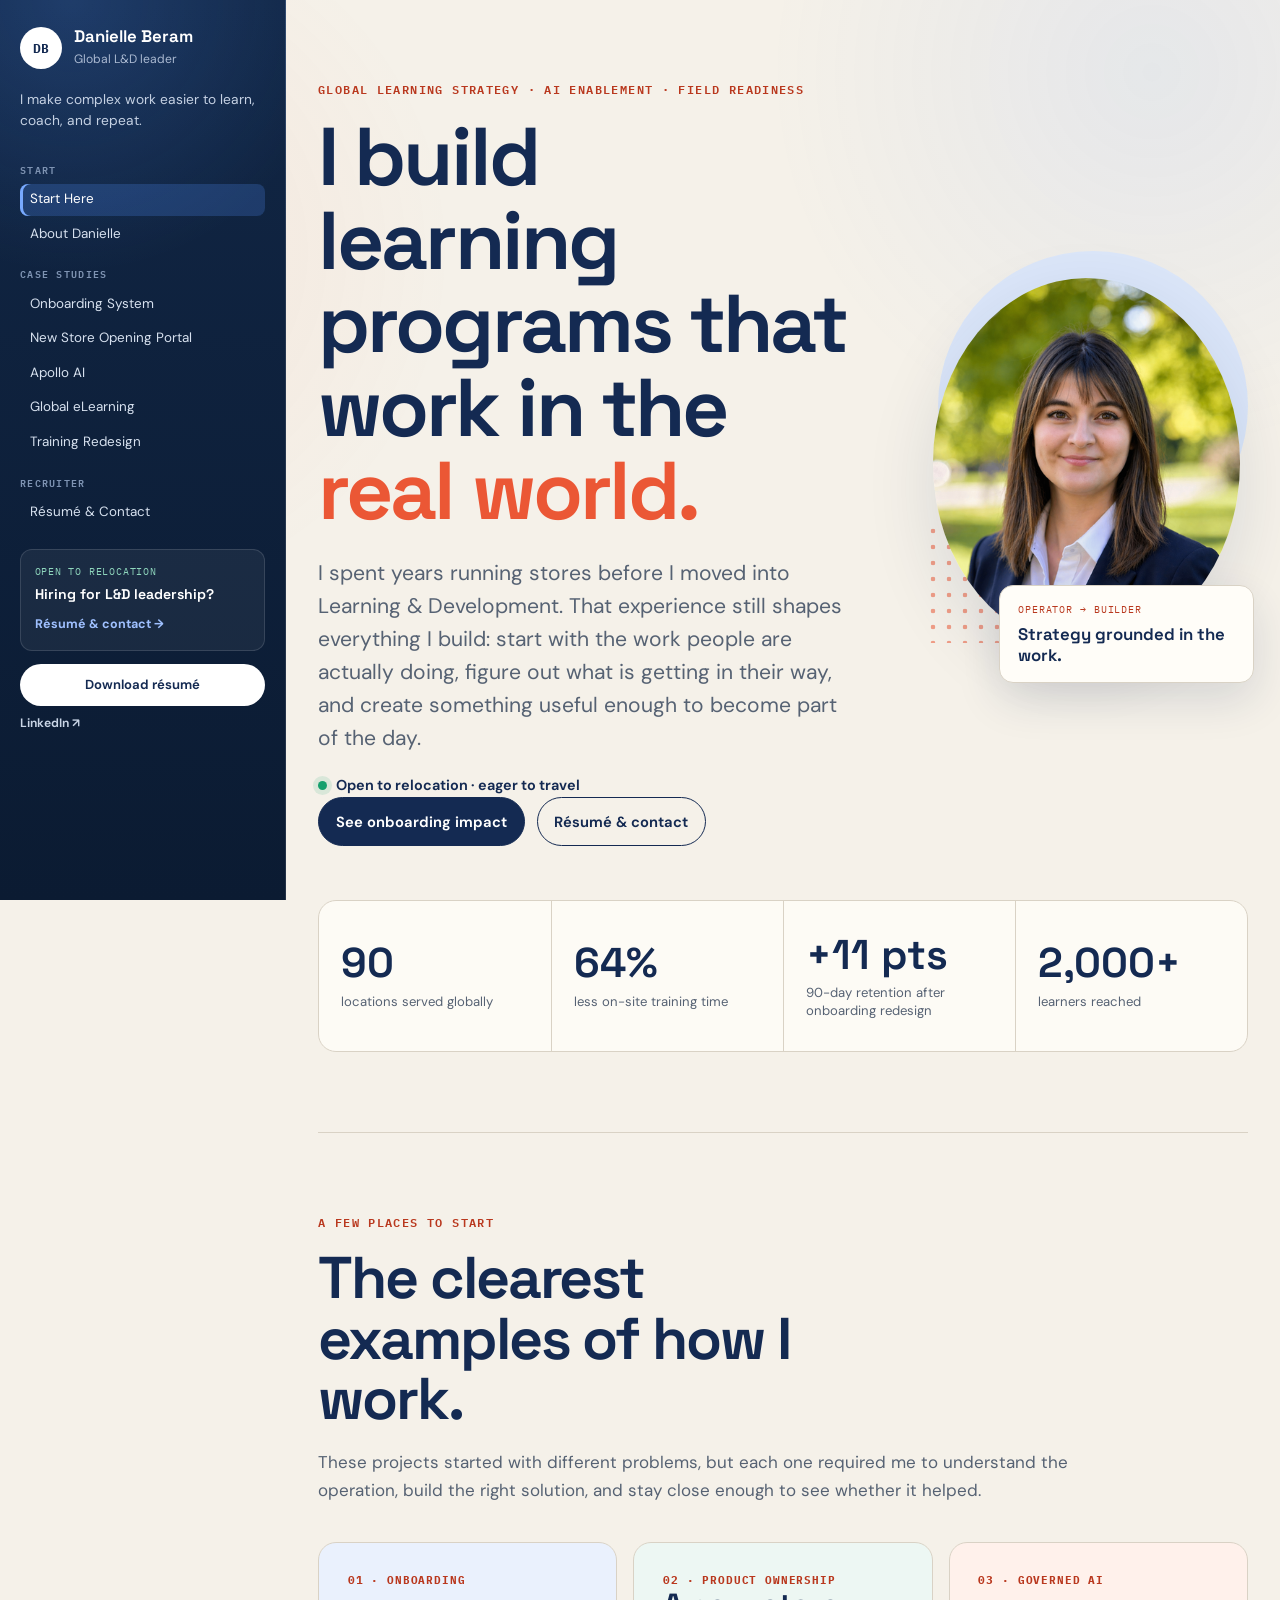
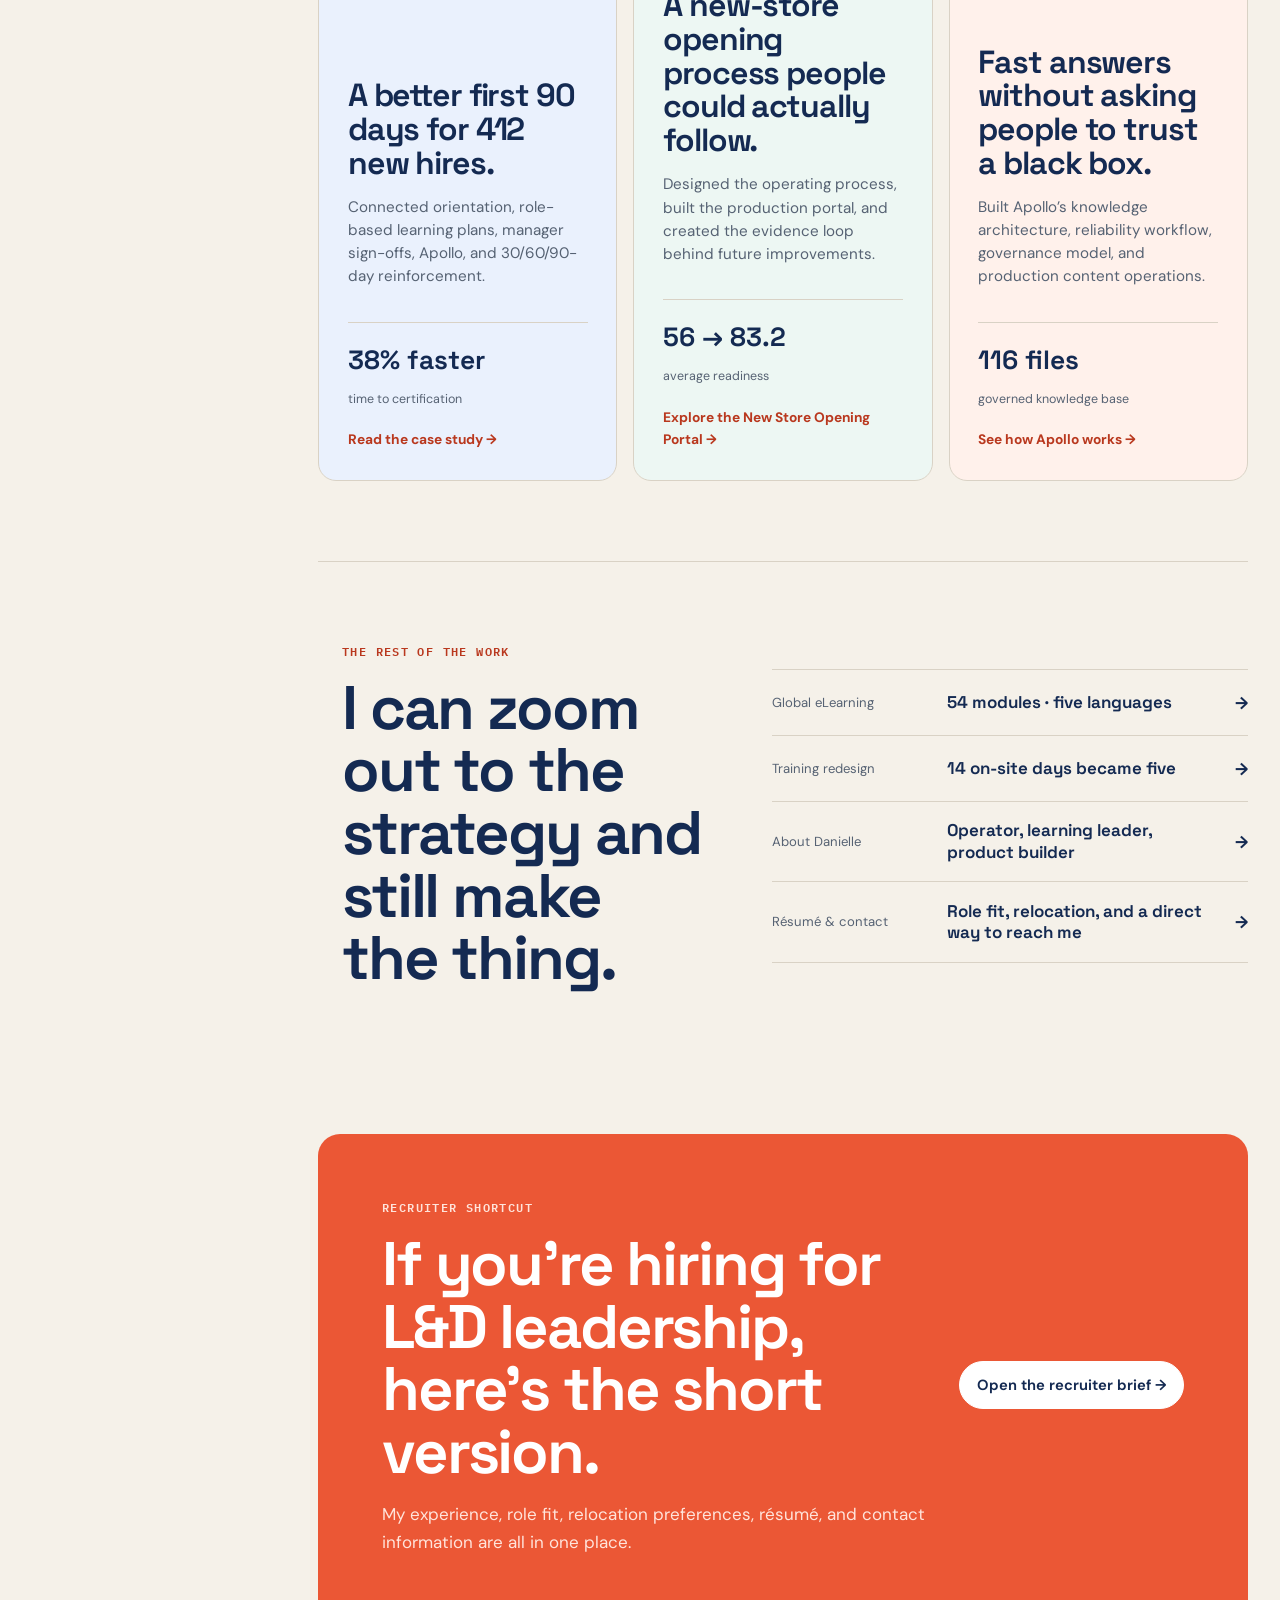
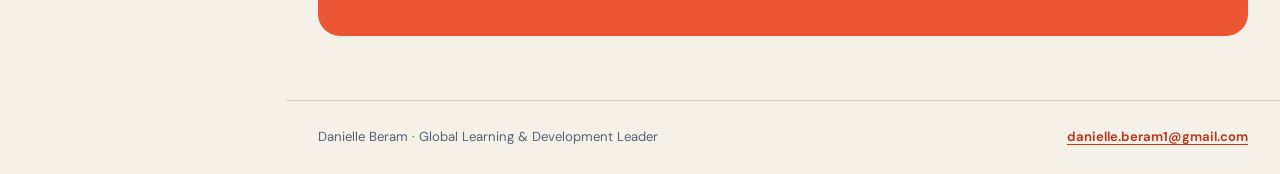
==== index.html @ 4ea55d4f "Balance layouts and rebuild portal gallery" ====
<!DOCTYPE html>
<html lang="en">
<head>
<meta charset="utf-8">
<meta name="viewport" content="width=device-width, initial-scale=1">
<title>Danielle Beram | Global Learning & Development Leader</title>
<meta name="description" content="Danielle Beram builds global learning systems, onboarding programs, AI-enabled knowledge products, and field capability that improve measurable performance.">
<link rel="canonical" href="https://prismo1020.github.io/danielle-beram-portfolio/">
<meta property="og:title" content="Danielle Beram | Learning systems built for real operations">
<meta property="og:description" content="Global L&D strategy, onboarding, AI enablement, and measurable readiness across 90 locations.">
<meta property="og:type" content="website">
<meta property="og:url" content="https://prismo1020.github.io/danielle-beram-portfolio/">
<meta property="og:image" content="https://prismo1020.github.io/danielle-beram-portfolio/assets/og-human.png">
<meta name="twitter:card" content="summary_large_image">
<meta name="theme-color" content="#142a52">
<link rel="preconnect" href="https://fonts.googleapis.com">
<link rel="preconnect" href="https://fonts.gstatic.com" crossorigin>
<link href="https://fonts.googleapis.com/css2?family=DM+Sans:wght@400;500;600;700&family=IBM+Plex+Mono:wght@500;600&family=Space+Grotesk:wght@500;600;700&display=swap" rel="stylesheet">
<link rel="stylesheet" href="css/style.css?v=20260729-portal">
<script defer src="js/site.js?v=20260729-portal"></script>
<script type="application/ld+json">
{
  "@context": "https://schema.org",
  "@type": "Person",
  "name": "Danielle Beram",
  "url": "https://prismo1020.github.io/danielle-beram-portfolio/",
  "image": "https://prismo1020.github.io/danielle-beram-portfolio/assets/headshot.png",
  "jobTitle": "Global Learning and Development Leader",
  "sameAs": ["https://linkedin.com/in/danielle-beram"],
  "knowsAbout": ["Learning strategy", "Onboarding", "Operational enablement", "Knowledge management", "Instructional design", "AI enablement"]
}
</script>
</head>
<body class="has-sidebar">
<a class="skip-link" href="#main">Skip to main content</a>
<div id="site-navigation"></div>

<main id="main">
  <div class="wrap">
    <section class="executive-hero" aria-labelledby="hero-title">
      <div class="executive-copy">
        <p class="eyebrow">Global learning strategy · AI enablement · field readiness</p>
        <h1 id="hero-title">I build learning programs that work in the <em>real world.</em></h1>
        <p class="lead">I spent years running stores before I moved into Learning &amp; Development. That experience still shapes everything I build: start with the work people are actually doing, figure out what is getting in their way, and create something useful enough to become part of the day.</p>
        <div class="availability-line"><span aria-hidden="true"></span> Open to relocation · eager to travel</div>
        <div class="hero-actions">
          <a class="button button-primary" href="onboarding.html">See onboarding impact</a>
          <a class="button button-secondary" href="contact.html">Résumé &amp; contact</a>
        </div>
      </div>
      <div class="executive-portrait">
        <img src="assets/headshot.png" alt="Danielle Beram" width="1024" height="1024" decoding="async">
        <div class="portrait-caption"><span>Operator → builder</span><strong>Strategy grounded in the work.</strong></div>
      </div>
    </section>

    <section class="executive-metrics" aria-label="Selected career impact">
      <article><strong>90</strong><span>locations served globally</span></article>
      <article><strong>64%</strong><span>less on-site training time</span></article>
      <article><strong>+11 pts</strong><span>90-day retention after onboarding redesign</span></article>
      <article><strong>2,000+</strong><span>learners reached</span></article>
    </section>

    <section class="start-section" aria-labelledby="start-work">
      <div class="section-heading compact-heading">
        <p class="eyebrow">A few places to start</p>
        <h2 id="start-work">The clearest examples of how I work.</h2>
        <p>These projects started with different problems, but each one required me to understand the operation, build the right solution, and stay close enough to see whether it helped.</p>
      </div>

      <div class="priority-grid">
        <a class="priority-card priority-onboarding" href="onboarding.html">
          <span class="case-number">01 · Onboarding</span>
          <h3>A better first 90 days for 412 new hires.</h3>
          <p>Connected orientation, role-based learning plans, manager sign-offs, Apollo, and 30/60/90-day reinforcement.</p>
          <div class="card-proof"><strong>38% faster</strong><span>time to certification</span></div>
          <span class="card-link">Read the case study →</span>
        </a>
        <a class="priority-card priority-nso" href="nso.html">
          <span class="case-number">02 · Product ownership</span>
          <h3>A new-store opening process people could actually follow.</h3>
          <p>Designed the operating process, built the production portal, and created the evidence loop behind future improvements.</p>
          <div class="card-proof"><strong>56 → 83.2</strong><span>average readiness</span></div>
          <span class="card-link">Explore the New Store Opening Portal →</span>
        </a>
        <a class="priority-card priority-apollo" href="apollo.html">
          <span class="case-number">03 · Governed AI</span>
          <h3>Fast answers without asking people to trust a black box.</h3>
          <p>Built Apollo’s knowledge architecture, reliability workflow, governance model, and production content operations.</p>
          <div class="card-proof"><strong>116 files</strong><span>governed knowledge base</span></div>
          <span class="card-link">See how Apollo works →</span>
        </a>
      </div>
    </section>

    <section class="range-section" aria-labelledby="range-title">
      <div>
        <p class="eyebrow">The rest of the work</p>
        <h2 id="range-title">I can zoom out to the strategy and still make the thing.</h2>
      </div>
      <div class="range-links">
        <a href="elearning.html"><span>Global eLearning</span><strong>54 modules · five languages</strong><b>→</b></a>
        <a href="training.html"><span>Training redesign</span><strong>14 on-site days became five</strong><b>→</b></a>
        <a href="about.html"><span>About Danielle</span><strong>Operator, learning leader, product builder</strong><b>→</b></a>
        <a href="contact.html"><span>Résumé &amp; contact</span><strong>Role fit, relocation, and a direct way to reach me</strong><b>→</b></a>
      </div>
    </section>

    <section class="recruiter-strip">
      <div>
        <p class="eyebrow">Recruiter shortcut</p>
        <h2>If you’re hiring for L&amp;D leadership, here’s the short version.</h2>
        <p>My experience, role fit, relocation preferences, résumé, and contact information are all in one place.</p>
      </div>
      <a class="button button-light" href="contact.html">Open the recruiter brief →</a>
    </section>
  </div>
</main>

<footer class="minimal-footer">
  <div class="wrap">
    <span>Danielle Beram · Global Learning &amp; Development Leader</span>
    <a href="mailto:danielle.beram1@gmail.com">danielle.beram1@gmail.com</a>
  </div>
</footer>
</body>
</html>
---- css/style.css ----
:root {
  --paper: #f5f1e9;
  --paper-deep: #ebe4d8;
  --surface: #fffdf8;
  --ink: #111a2a;
  --ink-soft: #566273;
  --navy: #142a52;
  --navy-light: #213f73;
  --signal: #eb5735;
  --signal-dark: #b9381e;
  --blue: #3478f6;
  --green: #15866a;
  --rule: #d9d2c5;
  --display: "Space Grotesk", system-ui, sans-serif;
  --body: "DM Sans", system-ui, sans-serif;
  --mono: "IBM Plex Mono", ui-monospace, monospace;
  --maxw: 1200px;
  --radius: 18px;
  --shadow: 0 24px 70px rgba(20, 42, 82, 0.12);
}

* { box-sizing: border-box; }
html { scroll-behavior: smooth; }

body {
  margin: 0;
  background: var(--paper);
  color: var(--ink);
  font-family: var(--body);
  font-size: 17px;
  line-height: 1.65;
  -webkit-font-smoothing: antialiased;
}

body::before {
  content: "";
  position: fixed;
  inset: 0;
  z-index: -1;
  pointer-events: none;
  background:
    radial-gradient(circle at 90% 8%, rgba(52, 120, 246, 0.08), transparent 24rem),
    radial-gradient(circle at 8% 28%, rgba(235, 87, 53, 0.07), transparent 22rem);
}

.wrap { width: min(calc(100% - 3rem), var(--maxw)); margin: 0 auto; }
.narrow { max-width: 790px; }

a { color: var(--signal-dark); text-decoration-thickness: 1px; text-underline-offset: 0.2em; }
a:hover { color: var(--signal); }

h1, h2, h3 {
  color: var(--navy);
  font-family: var(--display);
  font-weight: 650;
  letter-spacing: -0.035em;
  line-height: 1.02;
  margin: 0;
}

h1 { font-size: clamp(3.4rem, 7.5vw, 7.25rem); }
h2 { font-size: clamp(2.35rem, 4.6vw, 4.35rem); }
h3 { font-size: 1.45rem; line-height: 1.12; }

p { margin: 0 0 1rem; }
strong { font-weight: 650; }

.skip-link {
  position: fixed;
  top: 0.75rem;
  left: 0.75rem;
  z-index: 100;
  transform: translateY(-160%);
  background: var(--surface);
  color: var(--navy);
  border: 2px solid var(--navy);
  border-radius: 8px;
  padding: 0.65rem 0.9rem;
  font-weight: 700;
}

.skip-link:focus { transform: translateY(0); }

.eyebrow {
  color: var(--signal-dark);
  font-family: var(--mono);
  font-size: 0.72rem;
  font-weight: 600;
  letter-spacing: 0.12em;
  margin: 0 0 1rem;
  text-transform: uppercase;
}

.site-shell {
  position: sticky;
  top: 0;
  z-index: 40;
  border-bottom: 1px solid rgba(217, 210, 197, 0.9);
  background: rgba(245, 241, 233, 0.92);
  backdrop-filter: blur(16px);
}

.site {
  min-height: 76px;
  display: flex;
  align-items: center;
  justify-content: space-between;
  gap: 1.5rem;
}

.brand {
  color: var(--navy);
  display: inline-flex;
  align-items: center;
  gap: 0.75rem;
  font-family: var(--body);
  font-size: 1rem;
  font-weight: 700;
  letter-spacing: -0.02em;
  text-decoration: none;
}

.brand-mark {
  width: 38px;
  height: 38px;
  display: inline-grid;
  place-items: center;
  border-radius: 50%;
  background: var(--navy);
  color: var(--surface);
  font-family: var(--mono);
  font-size: 0.8rem;
  letter-spacing: -0.05em;
}

.site nav { display: flex; align-items: center; gap: 1.5rem; }
.site nav a { color: var(--ink-soft); font-size: 0.92rem; font-weight: 550; text-decoration: none; }
.site nav a:hover { color: var(--navy); }
.nav-email {
  color: var(--navy);
  font-family: var(--mono);
  font-size: 0.72rem;
  user-select: all;
}
.site nav .nav-cta {
  border: 1px solid var(--navy);
  border-radius: 999px;
  color: var(--navy);
  padding: 0.48rem 0.85rem;
}
.site nav .nav-cta:hover { background: var(--navy); color: #fff; }

.button {
  min-height: 48px;
  display: inline-flex;
  align-items: center;
  justify-content: center;
  gap: 0.5rem;
  padding: 0.7rem 1.05rem;
  border: 1px solid var(--navy);
  border-radius: 999px;
  font-size: 0.92rem;
  font-weight: 650;
  text-decoration: none;
}

.button-primary { background: var(--navy); color: #fff; }
.button-primary:hover { background: var(--navy-light); color: #fff; }
.button-secondary { color: var(--navy); }
.button-secondary:hover { border-color: var(--signal); color: var(--signal-dark); }
.button-light { background: #fff; border-color: #fff; color: var(--navy); }
.button-light:hover { background: #e8f0ff; color: var(--navy); }

/* Homepage */
.hero {
  min-height: calc(100vh - 76px);
  display: grid;
  grid-template-columns: minmax(0, 1.35fr) minmax(330px, 0.65fr);
  gap: clamp(2.5rem, 7vw, 6rem);
  align-items: center;
  padding: 5.5rem 0 4.5rem;
}

.hero h1 { max-width: 10ch; }
.hero h1 em { color: var(--signal); font-style: normal; font-weight: 650; }
.hero .lead {
  color: var(--ink-soft);
  font-size: clamp(1.08rem, 1.6vw, 1.3rem);
  line-height: 1.55;
  max-width: 42rem;
  margin: 1.5rem 0 2rem;
}

.hero-actions { display: flex; flex-wrap: wrap; gap: 0.75rem; }
.hero-email { color: var(--ink-soft); font-family: var(--mono); font-size: 0.76rem; margin: 1rem 0 0; }
.hero-email strong { color: var(--signal-dark); font-family: var(--body); font-size: 0.72rem; letter-spacing: 0.08em; margin-right: 0.4rem; text-transform: uppercase; }
.hero-email span { color: var(--navy); user-select: all; }

.portrait-stage {
  position: relative;
  min-height: 520px;
  display: grid;
  align-items: center;
}

.portrait-stage::before {
  content: "";
  position: absolute;
  width: 76%;
  aspect-ratio: 1;
  top: 3%;
  right: -8%;
  border-radius: 50%;
  background: var(--blue);
  opacity: 0.14;
}

.portrait-stage::after {
  content: "";
  position: absolute;
  width: 132px;
  height: 132px;
  left: -3rem;
  bottom: 3rem;
  background-image: radial-gradient(var(--signal) 2px, transparent 2px);
  background-size: 16px 16px;
  opacity: 0.55;
}

.headshot-link {
  position: relative;
  z-index: 2;
  display: block;
  width: min(100%, 390px);
  justify-self: end;
  text-decoration: none;
}

.headshot {
  display: block;
  width: 100%;
  height: auto;
  border: 1px solid rgba(20, 42, 82, 0.18);
  border-radius: 48% 48% 16px 16px;
  box-shadow: var(--shadow);
}

.portrait-note {
  position: absolute;
  z-index: 3;
  left: -2.5rem;
  bottom: 0;
  width: min(290px, 80%);
  padding: 1rem 1.15rem;
  border: 1px solid var(--rule);
  border-radius: 14px;
  background: var(--surface);
  box-shadow: 0 14px 40px rgba(20, 42, 82, 0.12);
}

.portrait-note span {
  display: block;
  color: var(--signal-dark);
  font-family: var(--mono);
  font-size: 0.68rem;
  letter-spacing: 0.08em;
  margin-bottom: 0.3rem;
  text-transform: uppercase;
}

.portrait-note strong { color: var(--navy); font-family: var(--display); font-size: 1.25rem; }

.impact-rail {
  display: grid;
  grid-template-columns: repeat(4, 1fr);
  border-top: 2px solid var(--navy);
  border-bottom: 1px solid var(--rule);
}

.impact-rail article { min-height: 160px; padding: 1.6rem 1.5rem 1.5rem 0; }
.impact-rail article + article { border-left: 1px solid var(--rule); padding-left: 1.5rem; }
.impact-rail strong {
  display: block;
  color: var(--navy);
  font-family: var(--display);
  font-size: clamp(2.6rem, 4vw, 4.4rem);
  font-weight: 650;
  letter-spacing: -0.05em;
  line-height: 1;
}
.impact-rail span { display: block; color: var(--ink-soft); font-size: 0.84rem; line-height: 1.35; margin-top: 0.55rem; }

.home-section { padding: clamp(5rem, 9vw, 8rem) 0; border-top: 1px solid var(--rule); }
.section-kicker { max-width: 48rem; margin-bottom: 2.5rem; }
.section-kicker h2 { margin-bottom: 1rem; }
.section-kicker > p:not(.eyebrow) { color: var(--ink-soft); font-size: 1.08rem; max-width: 42rem; }

.flagship {
  overflow: hidden;
  position: relative;
  display: grid;
  grid-template-columns: 0.9fr 1.1fr;
  gap: 3rem;
  border-radius: 26px;
  background: var(--navy);
  color: #dfe7f6;
  padding: clamp(2rem, 5vw, 4.5rem);
  box-shadow: var(--shadow);
}

.flagship::before {
  content: "";
  position: absolute;
  width: 360px;
  height: 360px;
  top: -220px;
  right: -120px;
  border-radius: 50%;
  background: var(--blue);
  opacity: 0.25;
}

.flagship .eyebrow { color: #ff9b82; }
.flagship h2 { color: #fff; font-size: clamp(2.7rem, 5vw, 5.2rem); }
.flagship-copy > p:not(.eyebrow) { color: #c7d2e7; font-size: 1.06rem; margin: 1.25rem 0 1.7rem; }
.flagship-actions { display: flex; flex-wrap: wrap; gap: 0.7rem; }
.text-link { color: #a9c5ff; display: inline-flex; align-items: center; font-weight: 600; padding: 0.7rem 0; }
.text-link:hover { color: #fff; }

.proof-row { display: grid; grid-template-columns: repeat(3, 1fr); gap: 0.7rem; margin: 2rem 0; }
.proof-row div { border-top: 1px solid rgba(255,255,255,0.23); padding-top: 0.85rem; }
.proof-row strong { display: block; color: #fff; font-family: var(--display); font-size: 2.1rem; line-height: 1; }
.proof-row span { color: #aebbd2; font-size: 0.72rem; line-height: 1.25; }

.product-window {
  align-self: center;
  overflow: hidden;
  position: relative;
  z-index: 2;
  border: 1px solid rgba(255,255,255,0.2);
  border-radius: 16px;
  background: #eef3f8;
  color: var(--ink);
  box-shadow: 0 28px 70px rgba(0,0,0,0.28);
  transform: rotate(1.2deg);
}

.product-bar { height: 38px; display: flex; align-items: center; gap: 6px; padding: 0 14px; background: #fff; border-bottom: 1px solid #dde4ed; }
.product-bar i { width: 8px; height: 8px; border-radius: 50%; background: #dce1e8; }
.product-body { display: grid; grid-template-columns: 112px 1fr; min-height: 360px; }
.product-side { background: #182635; color: #9fb1c6; padding: 1rem 0.8rem; font-size: 0.62rem; }
.product-logo { color: #fff; font-weight: 700; letter-spacing: 0.08em; margin-bottom: 1.8rem; }
.product-side span { display: block; margin: 0.65rem 0; }
.product-side .active { margin-left: -0.45rem; margin-right: -0.45rem; padding: 0.45rem; border-radius: 5px; background: #224a78; color: #fff; }
.product-main { padding: 1.25rem; }
.product-main small { color: var(--blue); font-family: var(--mono); font-size: 0.55rem; font-weight: 600; letter-spacing: 0.08em; }
.product-main h3 { color: var(--ink); font-family: var(--body); font-size: 1.25rem; letter-spacing: -0.03em; margin: 0.25rem 0 1rem; }
.mini-metrics { display: grid; grid-template-columns: repeat(3, 1fr); gap: 0.55rem; }
.mini-metrics div { border: 1px solid #dfe5ec; border-radius: 8px; background: #fff; padding: 0.75rem; }
.mini-metrics span { display: block; color: #8290a3; font-size: 0.5rem; text-transform: uppercase; }
.mini-metrics strong { color: var(--ink); font-size: 1.2rem; }
.mini-panel { border-radius: 9px; background: #fff; margin-top: 0.7rem; padding: 0.9rem; }
.mini-panel-head { display: flex; justify-content: space-between; color: var(--ink); font-size: 0.65rem; font-weight: 650; }
.mini-line { height: 7px; border-radius: 99px; background: #e9eef4; margin-top: 0.65rem; }
.mini-line::after { content: ""; display: block; width: 74%; height: 100%; border-radius: inherit; background: var(--blue); }

.system-story { display: grid; grid-template-columns: 0.82fr 1.18fr; gap: clamp(2rem, 7vw, 6rem); align-items: start; }
.system-story .section-kicker { position: sticky; top: 120px; }
.system-stack { display: grid; gap: 0.85rem; }
.system-card {
  position: relative;
  display: grid;
  grid-template-columns: 48px 1fr auto;
  gap: 1rem;
  align-items: center;
  border: 1px solid var(--rule);
  border-radius: 16px;
  background: var(--surface);
  color: var(--ink);
  padding: 1.25rem;
  text-decoration: none;
  transition: transform 180ms ease, border-color 180ms ease, box-shadow 180ms ease;
}
.system-card:hover { transform: translateX(6px); border-color: var(--signal); box-shadow: 0 16px 36px rgba(20,42,82,0.08); color: var(--ink); }
.system-card .index { display: grid; place-items: center; width: 48px; height: 48px; border-radius: 50%; background: #e8efff; color: var(--blue); font-family: var(--mono); font-size: 0.72rem; }
.system-card h3 { font-family: var(--body); font-size: 1.15rem; letter-spacing: -0.025em; }
.system-card p { color: var(--ink-soft); font-size: 0.88rem; line-height: 1.4; margin: 0.35rem 0 0; }
.system-card .arrow { color: var(--signal); font-size: 1.3rem; }

.work-grid { display: grid; grid-template-columns: repeat(2, 1fr); gap: 1rem; }
.card {
  min-height: 360px;
  position: relative;
  display: flex;
  flex-direction: column;
  justify-content: space-between;
  overflow: hidden;
  border: 1px solid var(--rule);
  border-radius: 20px;
  background: var(--surface);
  color: var(--ink);
  padding: 2rem;
  text-decoration: none;
  transition: transform 180ms ease, box-shadow 180ms ease;
}
.card:hover { transform: translateY(-5px); box-shadow: 0 22px 50px rgba(20,42,82,0.1); color: var(--ink); }
.card::after { content: ""; position: absolute; width: 160px; height: 160px; right: -55px; bottom: -70px; border-radius: 50%; background: var(--paper-deep); }
.card-blue { background: #eaf1ff; }
.card-signal { background: #fff0ea; }
.card-green { background: #e9f6f1; }
.card .cat { color: var(--signal-dark); font-family: var(--mono); font-size: 0.68rem; font-weight: 600; letter-spacing: 0.1em; text-transform: uppercase; }
.card h3 { max-width: 15ch; font-size: clamp(2rem, 3.3vw, 3.15rem); margin: 0.75rem 0 1rem; }
.card p { color: var(--ink-soft); max-width: 36rem; }
.card .result { color: var(--navy); font-weight: 650; }
.card .more { position: relative; z-index: 2; color: var(--signal-dark); font-weight: 650; margin-top: 2rem; }

.leadership-proof { display: grid; grid-template-columns: 1.05fr 0.95fr; gap: 1rem; }
.leadership-copy { border-radius: 22px; background: var(--navy); color: #dbe4f3; padding: clamp(2rem, 5vw, 4rem); }
.leadership-copy h2 { color: #fff; }
.leadership-copy > p:not(.eyebrow) { color: #c4cfe0; font-size: 1.05rem; margin: 1.2rem 0 2rem; }
.leadership-list { display: grid; gap: 0.8rem; }
.leadership-list div { border-top: 1px solid rgba(255,255,255,0.2); padding-top: 0.8rem; }
.leadership-list strong { color: #fff; font-family: var(--display); font-size: 1.8rem; margin-right: 0.35rem; }
.leadership-list span { color: #b7c3d8; font-size: 0.86rem; }
.leadership-photo { min-height: 520px; overflow: hidden; position: relative; border-radius: 22px; margin: 0; }
.leadership-photo img { width: 100%; height: 100%; object-fit: cover; display: block; }
.leadership-photo figcaption { position: absolute; left: 1rem; right: 1rem; bottom: 1rem; border-radius: 10px; background: rgba(17,26,42,0.86); color: #fff; padding: 0.8rem 1rem; font-size: 0.76rem; backdrop-filter: blur(8px); }

.about-grid { display: grid; grid-template-columns: 0.72fr 1.28fr; gap: clamp(2rem, 7vw, 6rem); align-items: start; }
.about-grid .voice { color: var(--navy); font-family: var(--display); font-size: clamp(2rem, 3.6vw, 3.6rem); line-height: 1.08; }
.about-copy { color: var(--ink-soft); }
.about-copy strong { color: var(--ink); }
.career-path { display: flex; flex-wrap: wrap; gap: 0.5rem; margin: 1.5rem 0 0; }
.career-path span { border: 1px solid var(--rule); border-radius: 999px; background: var(--surface); color: var(--navy); padding: 0.45rem 0.75rem; font-size: 0.78rem; }

.closing-cta {
  display: grid;
  grid-template-columns: 1fr auto;
  gap: 2rem;
  align-items: end;
  border-radius: 24px 24px 0 0;
  background: var(--signal);
  color: #fff;
  padding: clamp(2.5rem, 6vw, 5rem);
}
.closing-cta h2 { color: #fff; max-width: 15ch; }
.closing-cta p { color: #ffe5dc; max-width: 40rem; margin-top: 1rem; }
.contact-list { display: flex; flex-direction: column; align-items: flex-start; gap: 0.45rem; }
.contact-list a { color: #fff; font-weight: 600; }
.contact-list a.button-light { color: var(--navy); }
.contact-list a.button-light:hover { color: var(--navy); }
.contact-list span { color: #ffe3da; }
.contact-list .contact-email { color: #fff; font-family: var(--mono); font-size: 0.88rem; user-select: all; }

/* Case studies */
.case-main { padding-bottom: 2rem; }
.cs-hero { padding: clamp(4rem, 8vw, 7rem) 0 3rem; }
.cs-hero h1 { max-width: 13ch; font-size: clamp(3.3rem, 7vw, 6.7rem); }
.cs-hero .hook { color: var(--ink-soft); font-size: clamp(1.12rem, 2vw, 1.35rem); max-width: 48rem; margin: 1.3rem 0 0; }

.glance {
  width: 100%;
  display: block;
  margin: 3rem 0 0;
  border-top: 2px solid var(--navy);
}
.glance tbody { display: grid; grid-template-columns: repeat(4, 1fr); }
.glance tr { display: block; padding: 1.25rem 1.15rem 1.4rem 0; }
.glance tr + tr { border-left: 1px solid var(--rule); padding-left: 1.15rem; }
.glance td { display: block; padding: 0; border: 0; font-size: 0.92rem; line-height: 1.45; }
.glance td:first-child { color: var(--signal-dark); font-family: var(--mono); font-size: 0.67rem; font-weight: 600; letter-spacing: 0.1em; margin-bottom: 0.45rem; text-transform: uppercase; }

.cs-section { padding: clamp(3.5rem, 7vw, 6rem) 0; border-top: 1px solid var(--rule); }
.cs-section h2 { max-width: 19ch; margin: 0 0 1.2rem; }
.cs-section h3 { color: var(--ink); font-family: var(--body); font-size: 1.2rem; font-weight: 650; letter-spacing: -0.02em; margin: 2rem 0 0.5rem; }
.cs-section > p, .cs-section > ul { max-width: 750px; }
.cs-section > p { color: var(--ink-soft); }
.cs-section > p strong { color: var(--ink); }
.cs-section ul { padding-left: 1.2rem; }
.cs-section li { margin-bottom: 0.75rem; }
.cs-section li::marker { color: var(--signal); }

.note { border-left: 3px solid var(--blue); color: var(--ink-soft); font-size: 0.86rem; padding-left: 1rem; margin-top: 1.75rem; }
.showcase, .diagram, .evidence, .system-map { max-width: 900px; border-radius: var(--radius); }
.showcase { border: 1px solid var(--rule); background: var(--surface); padding: 1.8rem; }
.diagram { overflow: hidden; border: 1px solid var(--rule); background: var(--surface); padding: 1.75rem; margin: 2.25rem 0; }
.diagram svg { width: 100%; height: auto; display: block; }
.figcap { color: var(--ink-soft); font-family: var(--mono); font-size: 0.66rem; letter-spacing: 0.08em; margin-top: 1rem; text-transform: uppercase; }

.evidence { background: var(--navy); color: #f3f6fb; padding: 1.8rem; margin: 2rem 0; }
.evidence .eyebrow { color: #ff9b82; margin-bottom: 0.65rem; }
.evidence h3 { color: #fff; font-family: var(--display); font-size: 1.8rem; margin: 0 0 0.35rem; }
.evidence > p { color: #c3cee0; font-size: 0.92rem; }
.artifact { border-radius: 10px; background: var(--surface); color: var(--ink); padding: 1rem; }
.artifact-head { display: flex; justify-content: space-between; gap: 1rem; border-bottom: 1px solid var(--rule); color: var(--navy); font-family: var(--mono); font-size: 0.66rem; font-weight: 600; letter-spacing: 0.08em; padding-bottom: 0.65rem; text-transform: uppercase; }
.artifact-row { display: grid; grid-template-columns: 8rem 1fr auto; gap: 0.8rem; align-items: center; border-bottom: 1px solid var(--rule); padding: 0.75rem 0; font-size: 0.83rem; line-height: 1.35; }
.artifact-row:last-child { border-bottom: 0; }
.artifact-tag { justify-self: start; border: 1px solid var(--rule); border-radius: 999px; color: var(--ink-soft); font-size: 0.68rem; padding: 0.18rem 0.48rem; white-space: nowrap; }
.answer-card { border-left: 4px solid var(--signal); padding: 0.2rem 0 0.2rem 0.9rem; }
.answer-card strong { display: block; color: var(--navy); margin-bottom: 0.35rem; }
.answer-card p { font-size: 0.85rem; line-height: 1.5; margin: 0; }
.answer-source { color: var(--ink-soft); font-size: 0.72rem; margin-top: 0.7rem; }
.storyboard { display: grid; grid-template-columns: repeat(3, 1fr); gap: 0.75rem; }
.frame { min-height: 126px; display: flex; flex-direction: column; justify-content: space-between; border: 1px solid var(--rule); border-radius: 8px; padding: 0.7rem; }
.frame-visual { height: 52px; position: relative; border-radius: 5px; background: linear-gradient(135deg, #e3ebfb, #f7e6df); }
.frame-visual::after { content: ""; position: absolute; width: 24px; height: 24px; left: calc(50% - 12px); top: 14px; border-radius: 50%; background: var(--signal); }
.frame strong { color: var(--navy); font-size: 0.78rem; }
.frame span { color: var(--ink-soft); font-size: 0.68rem; }

.feature-grid { display: grid; grid-template-columns: repeat(3, 1fr); gap: 0.85rem; max-width: 950px; margin-top: 2rem; }
.feature-grid article { border: 1px solid var(--rule); border-radius: 14px; background: var(--surface); padding: 1.35rem; }
.feature-grid article > span { color: var(--signal-dark); font-family: var(--mono); font-size: 0.68rem; font-weight: 600; letter-spacing: 0.08em; }
.feature-grid h3 { color: var(--navy); margin: 0.45rem 0; }
.feature-grid p { color: var(--ink-soft); font-size: 0.84rem; line-height: 1.5; margin: 0; }

.system-map { background: var(--navy); color: #fff; padding: 1.8rem; text-align: center; }
.system-node { border: 1px solid rgba(255,255,255,0.18); border-radius: 10px; background: #fff; color: var(--ink); padding: 1rem; }
.system-node strong { display: block; color: var(--navy); font-family: var(--display); font-size: 1.2rem; }
.system-node span { display: block; color: var(--ink-soft); font-size: 0.76rem; margin-top: 0.25rem; }
.system-product { border-color: #ff9b82; }
.system-arrow { display: block; color: #ff9b82; font-size: 1.25rem; line-height: 1; padding: 0.55rem; }
.system-split { display: grid; grid-template-columns: 1fr 1fr; gap: 0.85rem; }
.system-map .figcap { color: #b7c3d8; text-align: left; }

.outcome-section > h2 { max-width: 18ch; }
.outcome-list { max-width: 950px; border-top: 2px solid var(--navy); margin: 2rem 0; }
.outcome-row { display: grid; grid-template-columns: 11rem 1fr; gap: 2rem; align-items: center; border-bottom: 1px solid var(--rule); padding: 2rem 0; }
.outcome-row > strong { color: var(--signal); font-family: var(--display); font-size: clamp(4rem, 8vw, 7rem); font-weight: 650; letter-spacing: -0.07em; line-height: 1; }
.outcome-row > strong.outcome-wide { font-size: clamp(2.7rem, 5.7vw, 5rem); white-space: nowrap; }
.outcome-row h3 { color: var(--navy); margin: 0 0 0.35rem; }
.outcome-row p { color: var(--ink-soft); font-size: 0.92rem; line-height: 1.5; margin: 0; }

.backlink { display: inline-flex; margin: 2.5rem 0 0; color: var(--ink-soft); font-size: 0.92rem; font-weight: 550; }

.site-foot { margin-top: 2rem; }
.site-foot .closing-cta { border-radius: 24px 24px 0 0; }

@media (max-width: 920px) {
  .hero { grid-template-columns: 1fr; min-height: auto; }
  .portrait-stage { min-height: 430px; max-width: 520px; }
  .headshot-link { justify-self: center; max-width: 330px; }
  .portrait-note { left: 0; }
  .impact-rail { grid-template-columns: repeat(2, 1fr); }
  .impact-rail article:nth-child(3) { border-left: 0; border-top: 1px solid var(--rule); }
  .impact-rail article:nth-child(4) { border-top: 1px solid var(--rule); }
  .flagship, .system-story, .leadership-proof, .about-grid { grid-template-columns: 1fr; }
  .system-story .section-kicker { position: static; }
  .glance tbody { grid-template-columns: repeat(2, 1fr); }
  .glance tr:nth-child(3) { border-left: 0; border-top: 1px solid var(--rule); }
  .glance tr:nth-child(4) { border-top: 1px solid var(--rule); }
}

@media (max-width: 680px) {
  body { font-size: 16px; }
  .wrap { width: min(calc(100% - 2rem), var(--maxw)); }
  .site { min-height: 66px; }
  .brand-mark { width: 34px; height: 34px; }
  .brand-name { display: none; }
  .site nav { gap: 0.9rem; }
  .site nav a { font-size: 0.82rem; }
  .nav-email { display: none; }
  .site nav a[href="#about"], .case-header nav a[href="index.html#about"] { display: none; }
  .hero { padding: 3.8rem 0 3rem; }
  .hero h1 { font-size: clamp(3.15rem, 15vw, 5rem); }
  .hero .lead { font-size: 1.04rem; }
  .portrait-stage { min-height: 390px; }
  .portrait-stage::after { left: -1rem; }
  .portrait-note { bottom: -0.5rem; }
  .impact-rail { grid-template-columns: 1fr 1fr; }
  .impact-rail article { min-height: 138px; padding: 1.25rem 0.8rem 1.25rem 0; }
  .impact-rail article + article { padding-left: 0.8rem; }
  .impact-rail strong { font-size: 2.8rem; }
  .home-section { padding: 4.5rem 0; }
  .flagship { padding: 2rem 1.2rem; gap: 2rem; }
  .flagship h2 { font-size: 3rem; }
  .proof-row { grid-template-columns: 1fr 1fr 1fr; }
  .proof-row strong { font-size: 1.65rem; }
  .product-body { grid-template-columns: 84px 1fr; min-height: 310px; }
  .product-side { padding: 0.8rem 0.55rem; }
  .product-main { padding: 0.85rem; }
  .mini-metrics { grid-template-columns: 1fr; }
  .mini-metrics div:nth-child(n+2) { display: none; }
  .work-grid { grid-template-columns: 1fr; }
  .card { min-height: 330px; padding: 1.5rem; }
  .leadership-photo { min-height: 390px; }
  .closing-cta { grid-template-columns: 1fr; }
  .cs-hero { padding-top: 3.5rem; }
  .cs-hero h1 { font-size: clamp(3rem, 15vw, 4.7rem); }
  .glance tbody { grid-template-columns: 1fr; }
  .glance tr + tr, .glance tr:nth-child(3) { border-left: 0; border-top: 1px solid var(--rule); padding-left: 0; }
  .feature-grid, .system-split, .storyboard { grid-template-columns: 1fr; }
  .outcome-row { grid-template-columns: 1fr; gap: 0.5rem; }
  .diagram { overflow-x: auto; padding: 1rem; }
  .diagram svg { min-width: 620px; }
  .artifact-row { grid-template-columns: 1fr; gap: 0.3rem; }
  .artifact-tag { justify-self: start; }
}

@media (prefers-reduced-motion: reduce) {
  * { transition: none !important; scroll-behavior: auto !important; }
}

:focus-visible { outline: 3px solid var(--blue); outline-offset: 4px; }

/* Sidebar portfolio architecture */
:root { --sidebar-width: 286px; }

.has-sidebar main,
.has-sidebar > footer { margin-left: var(--sidebar-width); }

.has-sidebar .wrap {
  width: min(calc(100% - 4rem), 1160px);
}

.portfolio-sidebar {
  position: fixed;
  inset: 0 auto 0 0;
  z-index: 70;
  width: var(--sidebar-width);
  display: flex;
  flex-direction: column;
  overflow-y: auto;
  padding: 1.7rem 1.25rem 1.2rem;
  color: #eef4ff;
  background:
    radial-gradient(circle at 25% 0%, rgba(86, 151, 255, 0.2), transparent 17rem),
    linear-gradient(180deg, #112645 0%, #0b1b32 100%);
  border-right: 1px solid rgba(255, 255, 255, 0.1);
}

.sidebar-brand,
.mobile-brand {
  display: flex;
  align-items: center;
  gap: 0.75rem;
  color: #fff;
  text-decoration: none;
}

.sidebar-brand:hover,
.mobile-brand:hover { color: #fff; }

.sidebar-brand strong {
  display: block;
  font-family: var(--display);
  font-size: 1.05rem;
  line-height: 1.1;
}

.sidebar-brand small {
  display: block;
  margin-top: 0.18rem;
  color: #aab9d1;
  font-size: 0.76rem;
}

.sidebar-monogram {
  flex: 0 0 auto;
  width: 42px;
  height: 42px;
  display: grid;
  place-items: center;
  border-radius: 50%;
  color: var(--navy);
  background: #fff;
  font-family: var(--mono);
  font-size: 0.8rem;
  font-weight: 700;
}

.sidebar-positioning {
  margin: 1.25rem 0 1.1rem;
  color: #c5d1e3;
  font-size: 0.86rem;
  line-height: 1.5;
}

.sidebar-nav {
  display: flex;
  flex-direction: column;
  gap: 0.15rem;
}

.sidebar-label {
  margin: 0.8rem 0 0.25rem;
  color: #7f94b3;
  font-family: var(--mono);
  font-size: 0.62rem;
  font-weight: 600;
  letter-spacing: 0.13em;
  text-transform: uppercase;
}

.sidebar-nav a {
  position: relative;
  display: block;
  padding: 0.48rem 0.65rem;
  border-radius: 8px;
  color: #d7e1ef;
  font-size: 0.84rem;
  line-height: 1.25;
  text-decoration: none;
}

.sidebar-nav a:hover {
  color: #fff;
  background: rgba(255, 255, 255, 0.07);
}

.sidebar-nav a[aria-current="page"] {
  color: #fff;
  background: rgba(83, 145, 255, 0.22);
  box-shadow: inset 3px 0 0 #78a9ff;
}

.sidebar-recruiter {
  margin-top: 1.3rem;
  padding: 0.85rem;
  border: 1px solid rgba(255, 255, 255, 0.13);
  border-radius: 12px;
  background: rgba(255, 255, 255, 0.055);
}

.sidebar-recruiter span {
  display: block;
  color: #8fd7bd;
  font-family: var(--mono);
  font-size: 0.61rem;
  letter-spacing: 0.08em;
  text-transform: uppercase;
}

.sidebar-recruiter strong {
  display: block;
  margin: 0.35rem 0 0.3rem;
  color: #fff;
  font-family: var(--display);
  font-size: 0.88rem;
  line-height: 1.25;
}

.sidebar-recruiter a {
  color: #9fc0ff;
  font-size: 0.78rem;
  font-weight: 700;
  text-decoration: none;
}

.sidebar-actions {
  display: grid;
  gap: 0.45rem;
  margin-top: 0.85rem;
}

.sidebar-actions a {
  color: #c9d5e6;
  font-size: 0.76rem;
  font-weight: 650;
  text-decoration: none;
}

.sidebar-actions .sidebar-resume {
  display: grid;
  min-height: 42px;
  place-items: center;
  padding: 0.55rem;
  border-radius: 999px;
  color: var(--navy);
  background: #fff;
  font-size: 0.82rem;
}

.mobile-header { display: none; }

/* Short executive landing page */
.executive-hero {
  min-height: 690px;
  display: grid;
  grid-template-columns: minmax(0, 1.18fr) minmax(310px, 0.72fr);
  gap: clamp(2.5rem, 6vw, 5rem);
  align-items: center;
  padding: 5rem 0 3.4rem;
}

.executive-hero h1 {
  max-width: 12ch;
  font-size: clamp(3.7rem, 6.4vw, 6.2rem);
}

.executive-hero h1 em {
  color: var(--signal);
  font-style: normal;
}

.executive-hero .lead {
  max-width: 48rem;
  margin-top: 1.5rem;
  color: var(--ink-soft);
  font-size: clamp(1.08rem, 1.7vw, 1.32rem);
  line-height: 1.56;
}

.availability-line {
  display: flex;
  align-items: center;
  gap: 0.55rem;
  margin-top: 1.2rem;
  color: var(--navy);
  font-size: 0.9rem;
  font-weight: 650;
}

.availability-line span {
  width: 9px;
  height: 9px;
  border-radius: 50%;
  background: #16a06d;
  box-shadow: 0 0 0 5px rgba(22, 160, 109, 0.12);
}

.executive-portrait {
  position: relative;
  min-height: 480px;
  display: grid;
  align-items: center;
}

.executive-portrait::before {
  content: "";
  position: absolute;
  width: 82%;
  aspect-ratio: 1;
  right: -6%;
  top: 0;
  border-radius: 50%;
  background: #dbe6f9;
}

.executive-portrait img {
  position: relative;
  z-index: 1;
  width: min(100%, 410px);
  aspect-ratio: 0.86;
  justify-self: center;
  object-fit: cover;
  object-position: center 24%;
  border-radius: 42% 42% 18px 18px;
  box-shadow: var(--shadow);
}

.portrait-caption {
  position: absolute;
  z-index: 2;
  right: 0;
  bottom: 0.8rem;
  max-width: 255px;
  padding: 1rem 1.1rem;
  border: 1px solid var(--rule);
  border-radius: 14px;
  background: var(--surface);
  box-shadow: 0 16px 45px rgba(20, 42, 82, 0.14);
}

.portrait-caption span {
  display: block;
  color: var(--signal-dark);
  font-family: var(--mono);
  font-size: 0.62rem;
  letter-spacing: 0.09em;
  text-transform: uppercase;
}

.portrait-caption strong {
  display: block;
  margin-top: 0.35rem;
  color: var(--navy);
  font-family: var(--display);
  font-size: 1.05rem;
  line-height: 1.25;
}

.executive-metrics {
  display: grid;
  grid-template-columns: repeat(4, 1fr);
  margin-bottom: 5rem;
  border: 1px solid var(--rule);
  border-radius: 18px;
  overflow: hidden;
  background: rgba(255, 253, 248, 0.82);
}

.executive-metrics article {
  min-height: 150px;
  display: flex;
  flex-direction: column;
  justify-content: center;
  padding: 1.4rem;
}

.executive-metrics article + article { border-left: 1px solid var(--rule); }
.executive-metrics strong { color: var(--navy); font-family: var(--display); font-size: 2.6rem; line-height: 1; }
.executive-metrics span { margin-top: 0.55rem; color: var(--ink-soft); font-size: 0.82rem; line-height: 1.35; }

.start-section,
.range-section,
.career-section { padding: 5rem 0; border-top: 1px solid var(--rule); }
.compact-heading { max-width: 760px; }
.section-heading h2,
.compact-heading h2 { max-width: 14ch; font-size: clamp(2.5rem, 4.6vw, 4.5rem); }
.section-heading > p:last-child,
.compact-heading > p:last-child { max-width: 48rem; margin-top: 1.2rem; color: var(--ink-soft); }

.priority-grid {
  display: grid;
  grid-template-columns: repeat(3, 1fr);
  gap: 1rem;
  margin-top: 2.4rem;
}

.priority-card {
  min-height: 475px;
  display: flex;
  flex-direction: column;
  padding: 1.8rem;
  border: 1px solid var(--rule);
  border-radius: 18px;
  color: var(--ink);
  background: var(--surface);
  text-decoration: none;
  transition: transform 180ms ease, box-shadow 180ms ease;
}

.priority-card:hover { color: var(--ink); transform: translateY(-5px); box-shadow: var(--shadow); }
.priority-card h3 { margin-top: auto; font-size: clamp(1.75rem, 2.5vw, 2.45rem); line-height: 1.05; }
.priority-card p { margin-top: 1rem; color: var(--ink-soft); font-size: 0.95rem; line-height: 1.52; }
.case-number { color: var(--signal-dark); font-family: var(--mono); font-size: 0.66rem; font-weight: 650; letter-spacing: 0.08em; text-transform: uppercase; }
.card-proof { margin-top: 1.1rem; padding-top: 1rem; border-top: 1px solid var(--rule); }
.card-proof strong { display: block; color: var(--navy); font-family: var(--display); font-size: 1.65rem; }
.card-proof span { color: var(--ink-soft); font-size: 0.78rem; }
.card-link { margin-top: 1.1rem; color: var(--signal-dark); font-weight: 700; font-size: 0.86rem; }
.priority-onboarding { background: #eaf1fd; }
.priority-nso { background: #edf7f3; }
.priority-apollo { background: #fff1eb; }

.range-section {
  display: grid;
  grid-template-columns: minmax(0, 0.9fr) minmax(0, 1.1fr);
  gap: clamp(2.5rem, 5vw, 4.5rem);
  align-items: center;
}

.range-section > div:first-child {
  max-width: 34rem;
  padding-left: clamp(0rem, 2vw, 1.5rem);
}
.range-section h2 {
  max-width: 12ch;
  font-size: clamp(2.8rem, 4.8vw, 4.8rem);
}
.range-links { border-top: 1px solid var(--rule); }
.range-links a {
  display: grid;
  grid-template-columns: 0.7fr 1.2fr auto;
  gap: 1rem;
  align-items: center;
  padding: 1.15rem 0;
  border-bottom: 1px solid var(--rule);
  color: var(--ink);
  text-decoration: none;
}
.range-links a:hover strong,
.range-links a:hover b { color: var(--signal-dark); }
.range-links span { color: var(--ink-soft); font-size: 0.82rem; }
.range-links strong { color: var(--navy); font-family: var(--display); line-height: 1.25; }
.range-links b { color: var(--navy); }

.recruiter-strip {
  display: grid;
  grid-template-columns: 1fr auto;
  gap: 2rem;
  align-items: center;
  margin: 4rem 0;
  padding: clamp(2rem, 5vw, 4rem);
  border-radius: 22px;
  color: #fff;
  background: var(--signal);
}
.recruiter-strip h2 { max-width: 14ch; color: #fff; font-size: clamp(2.5rem, 4.8vw, 4.7rem); }
.recruiter-strip p:not(.eyebrow) { max-width: 42rem; margin-top: 1rem; color: #ffe4db; }
.recruiter-strip .eyebrow { color: #ffe4db; }

.minimal-footer {
  padding: 1.6rem 0;
  border-top: 1px solid var(--rule);
  color: var(--ink-soft);
  font-size: 0.82rem;
}
.minimal-footer .wrap { display: flex; justify-content: space-between; gap: 1rem; }
.minimal-footer a { font-weight: 650; }

/* Case-study upgrades */
.has-sidebar .case-main { padding-top: 0.5rem; }
.has-sidebar .cs-hero { padding-top: 4.8rem; }
.has-sidebar .cs-hero h1 { max-width: 15ch; font-size: clamp(3.2rem, 6vw, 5.7rem); }
.has-sidebar .cs-section { scroll-margin-top: 1rem; }

.ownership-section,
.ownership-panel {
  margin: 2rem 0;
  padding: clamp(1.8rem, 4vw, 3.5rem);
  border: 1px solid #bfd1ef;
  border-radius: 20px;
  background: #eaf1fd;
}
.ownership-section { border-top: 1px solid #bfd1ef !important; }
.ownership-section h2,
.ownership-panel h2 { max-width: 14ch; }
.ownership-grid {
  display: grid;
  grid-template-columns: repeat(2, 1fr);
  gap: 1rem;
  margin-top: 1.8rem;
}
.ownership-grid div { padding: 1.15rem; border: 1px solid rgba(20, 42, 82, 0.14); border-radius: 12px; background: rgba(255, 255, 255, 0.62); }
.ownership-grid strong { display: block; color: var(--navy); font-family: var(--display); }
.ownership-grid span { display: block; margin-top: 0.35rem; color: var(--ink-soft); font-size: 0.88rem; line-height: 1.45; }

.product-evidence { background: transparent; }
.screenshot-feature { margin-top: 2rem; overflow: hidden; border: 1px solid var(--rule); border-radius: 16px; background: var(--surface); }
.screenshot-feature img { display: block; width: 100%; height: auto; }
.screenshot-feature div { display: grid; grid-template-columns: 180px 1fr; gap: 1rem; padding: 1rem 1.2rem; }
.screenshot-feature strong { color: var(--navy); font-family: var(--display); }
.screenshot-feature span { color: var(--ink-soft); font-size: 0.88rem; }
.screenshot-grid { display: grid; grid-template-columns: repeat(2, minmax(0, 1fr)); gap: 1.25rem; margin-top: 1.25rem; }
.screenshot-grid figure,
.apollo-screens figure { margin: 0; overflow: hidden; border: 1px solid var(--rule); border-radius: 14px; background: var(--surface); }
.screenshot-grid img { display: block; width: 100%; height: auto; aspect-ratio: auto; object-fit: contain; }
.screenshot-grid figcaption,
.apollo-screens figcaption { padding: 0.65rem 0.8rem; color: var(--ink-soft); font-size: 0.78rem; font-weight: 650; }

.portal-gallery {
  align-items: start;
}

.portal-gallery figure {
  display: flex;
  flex-direction: column;
  box-shadow: 0 12px 30px rgba(20, 42, 82, 0.07);
}

.portal-gallery figure:last-child:nth-child(odd) {
  grid-column: 1 / -1;
}

.portal-gallery figcaption {
  display: grid;
  gap: 0.25rem;
  min-height: 76px;
  padding: 0.9rem 1rem 1rem;
}

.portal-gallery figcaption strong {
  color: var(--navy);
  font-family: var(--display);
  font-size: 1rem;
}

.portal-gallery figcaption span {
  color: var(--ink-soft);
  font-size: 0.79rem;
  font-weight: 500;
  line-height: 1.45;
}

.apollo-screens {
  display: grid;
  grid-template-columns: 0.8fr 0.8fr 1.4fr;
  gap: 1rem;
  align-items: start;
  margin-top: 2rem;
}
.apollo-screens img { display: block; width: 100%; height: 480px; object-fit: contain; object-position: top; background: #fff; }

.evidence-quote {
  margin: 3rem 0;
  padding: clamp(1.6rem, 4vw, 3rem);
  border: 0;
  border-radius: 20px;
  color: #fff;
  background: var(--navy);
}
.evidence-quote p { margin: 0; font-family: var(--display); font-size: clamp(1.45rem, 2.8vw, 2.35rem); line-height: 1.28; letter-spacing: -0.025em; }
.evidence-quote cite { display: block; margin-top: 1.2rem; color: #b8c7df; font-family: var(--mono); font-size: 0.7rem; font-style: normal; letter-spacing: 0.05em; text-transform: uppercase; }

.case-pagination {
  display: grid;
  grid-template-columns: 1fr 1fr;
  gap: 1rem;
  margin-top: 3rem;
}
.case-pagination a { display: flex; flex-direction: column; min-height: 108px; justify-content: center; padding: 1rem 1.2rem; border: 1px solid var(--rule); border-radius: 14px; color: var(--ink); background: var(--surface); text-decoration: none; }
.case-pagination a:last-child { text-align: right; }
.case-pagination span { color: var(--ink-soft); font-size: 0.72rem; text-transform: uppercase; letter-spacing: 0.06em; }
.case-pagination strong { margin-top: 0.3rem; color: var(--navy); font-family: var(--display); }
.case-pagination a:hover { border-color: var(--signal); }

/* Onboarding case */
.case-hero-v2 { padding: 5rem 0 2.8rem; }
.case-hero-v2 h1 { max-width: 14ch; font-size: clamp(3.3rem, 6.3vw, 6rem); }
.case-hero-v2 .hook { max-width: 52rem; margin-top: 1.3rem; color: var(--ink-soft); font-size: 1.2rem; line-height: 1.55; }
.hero-proof-grid {
  display: grid;
  grid-template-columns: repeat(4, 1fr);
  margin-top: 2.3rem;
  overflow: hidden;
  border: 1px solid var(--rule);
  border-radius: 16px;
  background: var(--surface);
}
.hero-proof-grid div { min-height: 130px; display: flex; flex-direction: column; justify-content: center; padding: 1.2rem; }
.hero-proof-grid div + div { border-left: 1px solid var(--rule); }
.hero-proof-grid strong { color: var(--navy); font-family: var(--display); font-size: 2.2rem; line-height: 1; }
.hero-proof-grid span { margin-top: 0.5rem; color: var(--ink-soft); font-size: 0.78rem; line-height: 1.3; }
.evidence-basis { display: grid; grid-template-columns: 180px 1fr; gap: 1rem; margin-top: 1rem; padding: 1rem 1.2rem; border-left: 3px solid var(--signal); background: rgba(255, 253, 248, 0.7); }
.evidence-basis strong { color: var(--navy); font-family: var(--display); }
.evidence-basis span { color: var(--ink-soft); font-size: 0.86rem; }
.case-jump { position: sticky; top: 0; z-index: 15; display: flex; gap: 0.4rem; padding: 0.7rem 0; overflow-x: auto; background: rgba(245, 241, 233, 0.94); backdrop-filter: blur(12px); }
.case-jump a { flex: 0 0 auto; padding: 0.45rem 0.75rem; border: 1px solid var(--rule); border-radius: 999px; color: var(--ink-soft); background: var(--surface); font-size: 0.74rem; font-weight: 650; text-decoration: none; }
.case-jump a:hover { color: var(--navy); border-color: var(--navy); }
.two-column-story { display: grid; grid-template-columns: 0.85fr 1.15fr; gap: clamp(2rem, 6vw, 5rem); }
.two-column-story h2 { font-size: clamp(2.4rem, 4.7vw, 4.6rem); }

.pathway { display: grid; gap: 0.75rem; margin-top: 2rem; }
.pathway article { display: grid; grid-template-columns: 54px 1fr; gap: 1rem; padding: 1.1rem 1.2rem; border: 1px solid var(--rule); border-radius: 13px; background: var(--surface); }
.pathway article > span { width: 42px; height: 42px; display: grid; place-items: center; border-radius: 50%; color: var(--blue); background: #e9f1ff; font-family: var(--mono); font-size: 0.7rem; font-weight: 700; }
.pathway h3 { font-size: 1.2rem; }
.pathway p { margin: 0.3rem 0 0; color: var(--ink-soft); font-size: 0.88rem; }

.before-after-grid { display: grid; grid-template-columns: repeat(2, 1fr); gap: 1rem; margin-top: 2rem; }
.before-after-grid article { padding: 1.25rem; border: 1px solid var(--rule); border-radius: 14px; background: var(--surface); }
.before-after-grid article > span { display: block; color: var(--ink-soft); font-size: 0.8rem; }
.before-after-grid article > div { display: flex; align-items: baseline; gap: 0.65rem; margin-top: 0.65rem; }
.before-after-grid small { color: #7d8796; font-family: var(--display); font-size: 1.25rem; text-decoration: line-through; text-decoration-thickness: 1px; }
.before-after-grid b { color: var(--signal); }
.before-after-grid strong { color: var(--navy); font-family: var(--display); font-size: 2.1rem; }
.before-after-grid em { display: block; margin-top: 0.35rem; color: var(--green); font-size: 0.8rem; font-style: normal; font-weight: 700; }

.apollo-onboarding { display: grid; grid-template-columns: 1fr 0.9fr; gap: 3rem; align-items: start; }
.compact-proof-list { display: grid; gap: 0.8rem; }
.compact-proof-list div { padding: 1rem; border-left: 3px solid var(--blue); background: #eaf1fd; }
.compact-proof-list strong { display: block; color: var(--navy); font-family: var(--display); font-size: 1.45rem; }
.compact-proof-list span { color: var(--ink-soft); font-size: 0.78rem; }
.retention-compare { display: grid; grid-template-columns: 1fr 1fr; gap: 1rem; margin: 2rem 0 1.2rem; }
.retention-compare div { padding: 1.4rem; border: 1px solid var(--rule); border-radius: 14px; background: var(--surface); }
.retention-compare span,
.retention-compare small { display: block; color: var(--ink-soft); font-size: 0.8rem; }
.retention-compare strong { display: block; margin: 0.5rem 0 0.2rem; color: var(--navy); font-family: var(--display); font-size: 3rem; }
.evidence-notes { margin-bottom: 2rem; }

/* About, leadership, and recruiter pages */
.profile-hero {
  display: grid;
  grid-template-columns: 1.15fr 0.75fr;
  gap: clamp(2rem, 6vw, 5rem);
  align-items: center;
  padding: 5rem 0 3.5rem;
}
.profile-hero h1 { max-width: 11ch; font-size: clamp(3.5rem, 6.5vw, 6.2rem); }
.profile-hero .hook { margin-top: 1.4rem; color: var(--ink-soft); font-size: 1.18rem; }
.profile-hero figure { margin: 0; overflow: hidden; border-radius: 18px; box-shadow: var(--shadow); background: var(--surface); }
.profile-hero img { display: block; width: 100%; aspect-ratio: 4 / 5; object-fit: cover; }
.profile-hero figcaption { padding: 0.7rem 0.9rem; color: var(--ink-soft); font-size: 0.75rem; }
.scope-grid,
.leadership-proof-row { display: grid; grid-template-columns: repeat(3, 1fr); gap: 1px; overflow: hidden; border: 1px solid var(--rule); border-radius: 16px; background: var(--rule); }
.scope-grid article,
.leadership-proof-row article { min-height: 125px; display: flex; flex-direction: column; justify-content: center; padding: 1.2rem; background: var(--surface); }
.scope-grid strong,
.leadership-proof-row strong { color: var(--navy); font-family: var(--display); font-size: 2.25rem; line-height: 1; }
.scope-grid span,
.leadership-proof-row span { margin-top: 0.45rem; color: var(--ink-soft); font-size: 0.8rem; line-height: 1.35; }
.career-timeline { margin-top: 2.5rem; border-top: 1px solid var(--rule); }
.career-timeline article { display: grid; grid-template-columns: 190px 1fr; gap: 2rem; padding: 1.4rem 0; border-bottom: 1px solid var(--rule); }
.career-timeline time { color: var(--signal-dark); font-family: var(--mono); font-size: 0.72rem; font-weight: 650; }
.career-timeline h3 { font-size: 1.3rem; }
.career-timeline p { margin: 0.45rem 0 0; color: var(--ink-soft); font-size: 0.92rem; }
.global-scope,
.leadership-context { display: grid; grid-template-columns: 0.8fr 1.2fr; gap: 4rem; padding: 4.5rem 0; border-top: 1px solid var(--rule); }
.region-list { display: flex; flex-wrap: wrap; gap: 0.65rem; align-content: start; }
.region-list span { padding: 0.65rem 0.85rem; border: 1px solid var(--rule); border-radius: 999px; color: var(--navy); background: var(--surface); font-size: 0.84rem; font-weight: 650; }

.leadership-hero { display: grid; grid-template-columns: 1.1fr 0.8fr; gap: 3rem; align-items: center; }
.leadership-hero figure { margin: 0; overflow: hidden; border-radius: 18px; background: var(--surface); }
.leadership-hero img { display: block; width: 100%; aspect-ratio: 4 / 3; object-fit: cover; }
.leadership-hero figcaption { padding: 0.6rem 0.8rem; color: var(--ink-soft); font-size: 0.75rem; }
.leadership-proof-row { margin-bottom: 3rem; }
.deck-feature { display: grid; grid-template-columns: 1fr 260px; gap: 3rem; align-items: center; }
.deck-stat { display: flex; min-height: 240px; flex-direction: column; justify-content: center; padding: 1.5rem; border-radius: 16px; background: var(--navy); }
.deck-stat strong { color: #fff; font-family: var(--display); font-size: 5rem; line-height: 1; }
.deck-stat span { margin-top: 0.7rem; color: #bdcbe0; font-size: 0.86rem; }

.contact-hero { display: grid; grid-template-columns: 1.2fr 280px; gap: 4rem; align-items: center; padding: 5rem 0 4rem; }
.contact-hero h1 { max-width: 13ch; font-size: clamp(3.4rem, 6.4vw, 6rem); }
.contact-hero .hook { max-width: 49rem; margin-top: 1.3rem; color: var(--ink-soft); font-size: 1.15rem; }
.contact-hero img { width: 100%; aspect-ratio: 0.85; object-fit: cover; object-position: center 24%; border-radius: 46% 46% 18px 18px; box-shadow: var(--shadow); }
.contact-actions { display: flex; flex-wrap: wrap; gap: 0.65rem; margin-top: 1.6rem; }
.recruiter-summary { padding: 4rem 0; border-top: 1px solid var(--rule); }
.recruiter-summary-grid { display: grid; grid-template-columns: repeat(2, 1fr); gap: 1rem; }
.recruiter-summary-grid article { padding: 1.25rem; border: 1px solid var(--rule); border-radius: 14px; background: var(--surface); }
.recruiter-summary-grid strong { color: var(--navy); font-family: var(--display); font-size: 1.15rem; }
.recruiter-summary-grid p { margin: 0.45rem 0 0; color: var(--ink-soft); font-size: 0.88rem; }
.fit-grid { display: grid; grid-template-columns: minmax(0, 1fr) minmax(0, 0.95fr); gap: clamp(2.5rem, 5vw, 4rem); align-items: center; padding: 4rem clamp(0rem, 2vw, 1.5rem); border-top: 1px solid var(--rule); }
.fit-grid > div:first-child { max-width: 38rem; }
.fit-list { margin-top: 1.5rem; }
.availability-card { display: grid; grid-template-columns: 115px 1fr; gap: 0.8rem 1rem; width: 100%; padding: 1.65rem; border-radius: 16px; color: #fff; background: var(--navy); align-self: center; }
.availability-card span { color: #9fb0ca; font-size: 0.75rem; }
.availability-card strong { font-size: 0.88rem; }
.contact-card { display: grid; grid-template-columns: 1fr 1fr; gap: 3rem; margin: 3rem 0 4rem; padding: clamp(2rem, 5vw, 4rem); border-radius: 20px; background: #eaf1fd; }
.contact-card h2 { font-size: clamp(2.2rem, 4.4vw, 4rem); }
.contact-card > div:last-child { display: flex; flex-direction: column; justify-content: center; gap: 0.7rem; }
.contact-card a { font-weight: 700; }
.contact-card span { color: var(--ink-soft); font-size: 0.82rem; }

@media (max-width: 1100px) {
  :root { --sidebar-width: 252px; }
  .portfolio-sidebar { padding-inline: 1rem; }
  .sidebar-positioning { display: none; }
  .executive-hero { grid-template-columns: 1fr 300px; }
  .priority-card { min-height: 440px; padding: 1.4rem; }
}

@media (max-width: 940px) {
  .portfolio-sidebar { display: none; }
  .mobile-header {
    position: sticky;
    top: 0;
    z-index: 80;
    min-height: 68px;
    display: flex;
    align-items: center;
    justify-content: space-between;
    padding: 0.7rem 1rem;
    border-bottom: 1px solid var(--rule);
    background: rgba(245, 241, 233, 0.96);
    backdrop-filter: blur(14px);
  }
  .mobile-brand { color: var(--navy); }
  .mobile-brand:hover { color: var(--navy); }
  .mobile-brand .sidebar-monogram { width: 36px; height: 36px; color: #fff; background: var(--navy); }
  .mobile-menu { position: relative; }
  .mobile-menu summary { cursor: pointer; padding: 0.45rem 0.75rem; border: 1px solid var(--navy); border-radius: 999px; color: var(--navy); font-size: 0.82rem; font-weight: 700; list-style: none; }
  .mobile-menu summary::-webkit-details-marker { display: none; }
  .mobile-menu[open] nav {
    position: fixed;
    top: 68px;
    inset-inline: 0;
    max-height: calc(100vh - 68px);
    display: flex;
    flex-direction: column;
    overflow-y: auto;
    padding: 1rem;
    border-bottom: 1px solid var(--rule);
    background: var(--surface);
    box-shadow: 0 18px 45px rgba(20, 42, 82, 0.16);
  }
  .mobile-menu nav a { padding: 0.7rem; border-bottom: 1px solid var(--rule); color: var(--navy); text-decoration: none; }
  .mobile-menu nav a[aria-current="page"] { color: var(--signal-dark); font-weight: 700; }
  .mobile-menu .sidebar-label { color: var(--ink-soft); }
  .has-sidebar main,
  .has-sidebar > footer { margin-left: 0; }
  .has-sidebar .wrap { width: min(calc(100% - 2rem), 1160px); }
  .executive-hero,
  .profile-hero,
  .contact-hero,
  .leadership-hero { grid-template-columns: 1fr; }
  .executive-portrait { max-width: 470px; width: 100%; justify-self: center; }
  .contact-hero img { max-width: 300px; grid-row: 1; }
  .priority-grid { grid-template-columns: 1fr; }
  .priority-card { min-height: 360px; }
  .range-section,
  .two-column-story,
  .global-scope,
  .leadership-context,
  .fit-grid,
  .contact-card,
  .apollo-onboarding { grid-template-columns: 1fr; gap: 2rem; }
  .case-jump { top: 68px; }
  .apollo-screens { grid-template-columns: repeat(3, 1fr); }
  .deck-feature { grid-template-columns: 1fr; }
  .deck-stat { min-height: 180px; }
}

@media (max-width: 680px) {
  .executive-hero { min-height: auto; padding: 3.6rem 0 2.5rem; }
  .executive-hero h1,
  .profile-hero h1,
  .contact-hero h1,
  .case-hero-v2 h1 { font-size: clamp(3rem, 14vw, 4.5rem); }
  .executive-portrait { min-height: 400px; }
  .executive-metrics,
  .hero-proof-grid { grid-template-columns: repeat(2, 1fr); }
  .executive-metrics article + article,
  .hero-proof-grid div + div { border-left: 0; }
  .executive-metrics article:nth-child(even),
  .hero-proof-grid div:nth-child(even) { border-left: 1px solid var(--rule); }
  .executive-metrics article:nth-child(n+3),
  .hero-proof-grid div:nth-child(n+3) { border-top: 1px solid var(--rule); }
  .start-section,
  .range-section,
  .career-section { padding: 3.5rem 0; }
  .range-links a { grid-template-columns: 1fr auto; }
  .range-links span { grid-column: 1 / -1; }
  .recruiter-strip { grid-template-columns: 1fr; }
  .minimal-footer .wrap { flex-direction: column; }
  .ownership-grid,
  .before-after-grid,
  .retention-compare,
  .recruiter-summary-grid,
  .scope-grid,
  .leadership-proof-row,
  .case-pagination { grid-template-columns: 1fr; }
  .screenshot-feature div,
  .evidence-basis { grid-template-columns: 1fr; }
  .screenshot-grid { grid-template-columns: 1fr; }
  .portal-gallery figure:last-child:nth-child(odd) { grid-column: auto; }
  .apollo-screens { grid-template-columns: 1fr; }
  .apollo-screens img { height: auto; max-height: 620px; }
  .case-pagination a:last-child { text-align: left; }
  .career-timeline article { grid-template-columns: 1fr; gap: 0.6rem; }
  .profile-hero { padding-top: 3.5rem; }
  .contact-hero { padding-top: 3.5rem; }
  .contact-hero img { max-width: 230px; }
}

/* Human voice and layout refinement */
.executive-portrait {
  min-height: 440px;
}

.executive-portrait::before {
  width: 390px;
  max-width: 96%;
  right: 0;
  top: 0.5rem;
}

.executive-portrait::after {
  content: "";
  position: absolute;
  z-index: 0;
  left: 0;
  bottom: 2.5rem;
  width: 150px;
  height: 120px;
  opacity: 0.55;
  background: radial-gradient(circle, var(--signal) 2px, transparent 2.6px);
  background-size: 16px 16px;
}

.executive-portrait img {
  width: 370px;
  max-width: calc(100% - 1rem);
  height: 370px;
  aspect-ratio: 1;
  object-position: center 24%;
  border-radius: 50%;
}

.portrait-caption {
  right: -0.4rem;
  bottom: 0;
}

.global-scope {
  grid-template-columns: 1fr;
  gap: 1.8rem;
  text-align: center;
}

.global-scope > div:first-child {
  max-width: 760px;
  margin-inline: auto;
}

.global-scope h2 {
  max-width: none;
}

.global-scope p:not(.eyebrow) {
  max-width: 680px;
  margin: 1rem auto 0;
  color: var(--ink-soft);
}

.global-scope .region-list {
  justify-content: center;
}

.personal-section {
  display: grid;
  grid-template-columns: 0.75fr 1.25fr;
  gap: clamp(2rem, 6vw, 5rem);
  padding: 4.5rem 0;
  border-top: 1px solid var(--rule);
}

.personal-section h2 {
  max-width: 12ch;
}

.personal-section > div:first-child > p:last-child {
  margin-top: 1rem;
  color: var(--ink-soft);
}

.personal-grid {
  display: grid;
  gap: 0.8rem;
}

.personal-grid article {
  display: grid;
  grid-template-columns: 46px 1fr;
  gap: 0.2rem 1rem;
  align-items: center;
  padding: 1rem 1.1rem;
  border: 1px solid var(--rule);
  border-radius: 14px;
  background: var(--surface);
}

.personal-grid article > span {
  grid-row: 1 / 3;
  width: 42px;
  height: 42px;
  display: grid;
  place-items: center;
  border-radius: 50%;
  color: var(--signal-dark);
  background: #fbe7df;
  font-family: var(--display);
  font-size: 1.15rem;
  font-weight: 700;
}

.personal-grid h3 {
  font-size: 1.12rem;
}

.personal-grid p {
  margin: 0.25rem 0 0;
  color: var(--ink-soft);
  font-size: 0.86rem;
  line-height: 1.45;
}

.contact-portrait {
  position: relative;
  width: 330px;
  height: 330px;
  display: grid;
  place-items: center;
  justify-self: center;
}

.contact-portrait::before {
  content: "";
  position: absolute;
  inset: 0;
  border-radius: 50%;
  background: #dbe6f9;
}

.contact-portrait::after {
  content: "";
  position: absolute;
  right: -10px;
  bottom: 10px;
  width: 96px;
  height: 96px;
  border: 15px solid var(--signal);
  border-radius: 50%;
}

.contact-hero .contact-portrait img {
  position: relative;
  z-index: 1;
  width: 280px;
  height: 280px;
  max-width: none;
  aspect-ratio: 1;
  object-fit: cover;
  object-position: center 24%;
  border: 8px solid var(--surface);
  border-radius: 50%;
  box-shadow: var(--shadow);
}

.addie-grid {
  display: grid;
  gap: 0.75rem;
  margin-top: 2rem;
}

.addie-grid article {
  display: grid;
  grid-template-columns: 48px 1fr;
  gap: 1rem;
  padding: 1rem 1.15rem;
  border: 1px solid var(--rule);
  border-radius: 13px;
  background: var(--surface);
}

.addie-grid article > span {
  width: 42px;
  height: 42px;
  display: grid;
  place-items: center;
  border-radius: 50%;
  color: #fff;
  background: var(--navy);
  font-family: var(--mono);
  font-weight: 700;
}

.addie-grid h3 {
  font-size: 1.15rem;
}

.addie-grid p {
  margin: 0.3rem 0 0;
  color: var(--ink-soft);
  font-size: 0.88rem;
  line-height: 1.5;
}

@media (max-width: 940px) {
  .personal-section {
    grid-template-columns: 1fr;
  }
}

@media (max-width: 680px) {
  .executive-portrait {
    min-height: 370px;
  }

  .executive-portrait img {
    width: 310px;
    height: 310px;
  }

  .executive-portrait::before {
    width: 330px;
  }

  .contact-portrait {
    width: 280px;
    height: 280px;
  }

  .contact-hero .contact-portrait img {
    width: 235px;
    height: 235px;
  }
}
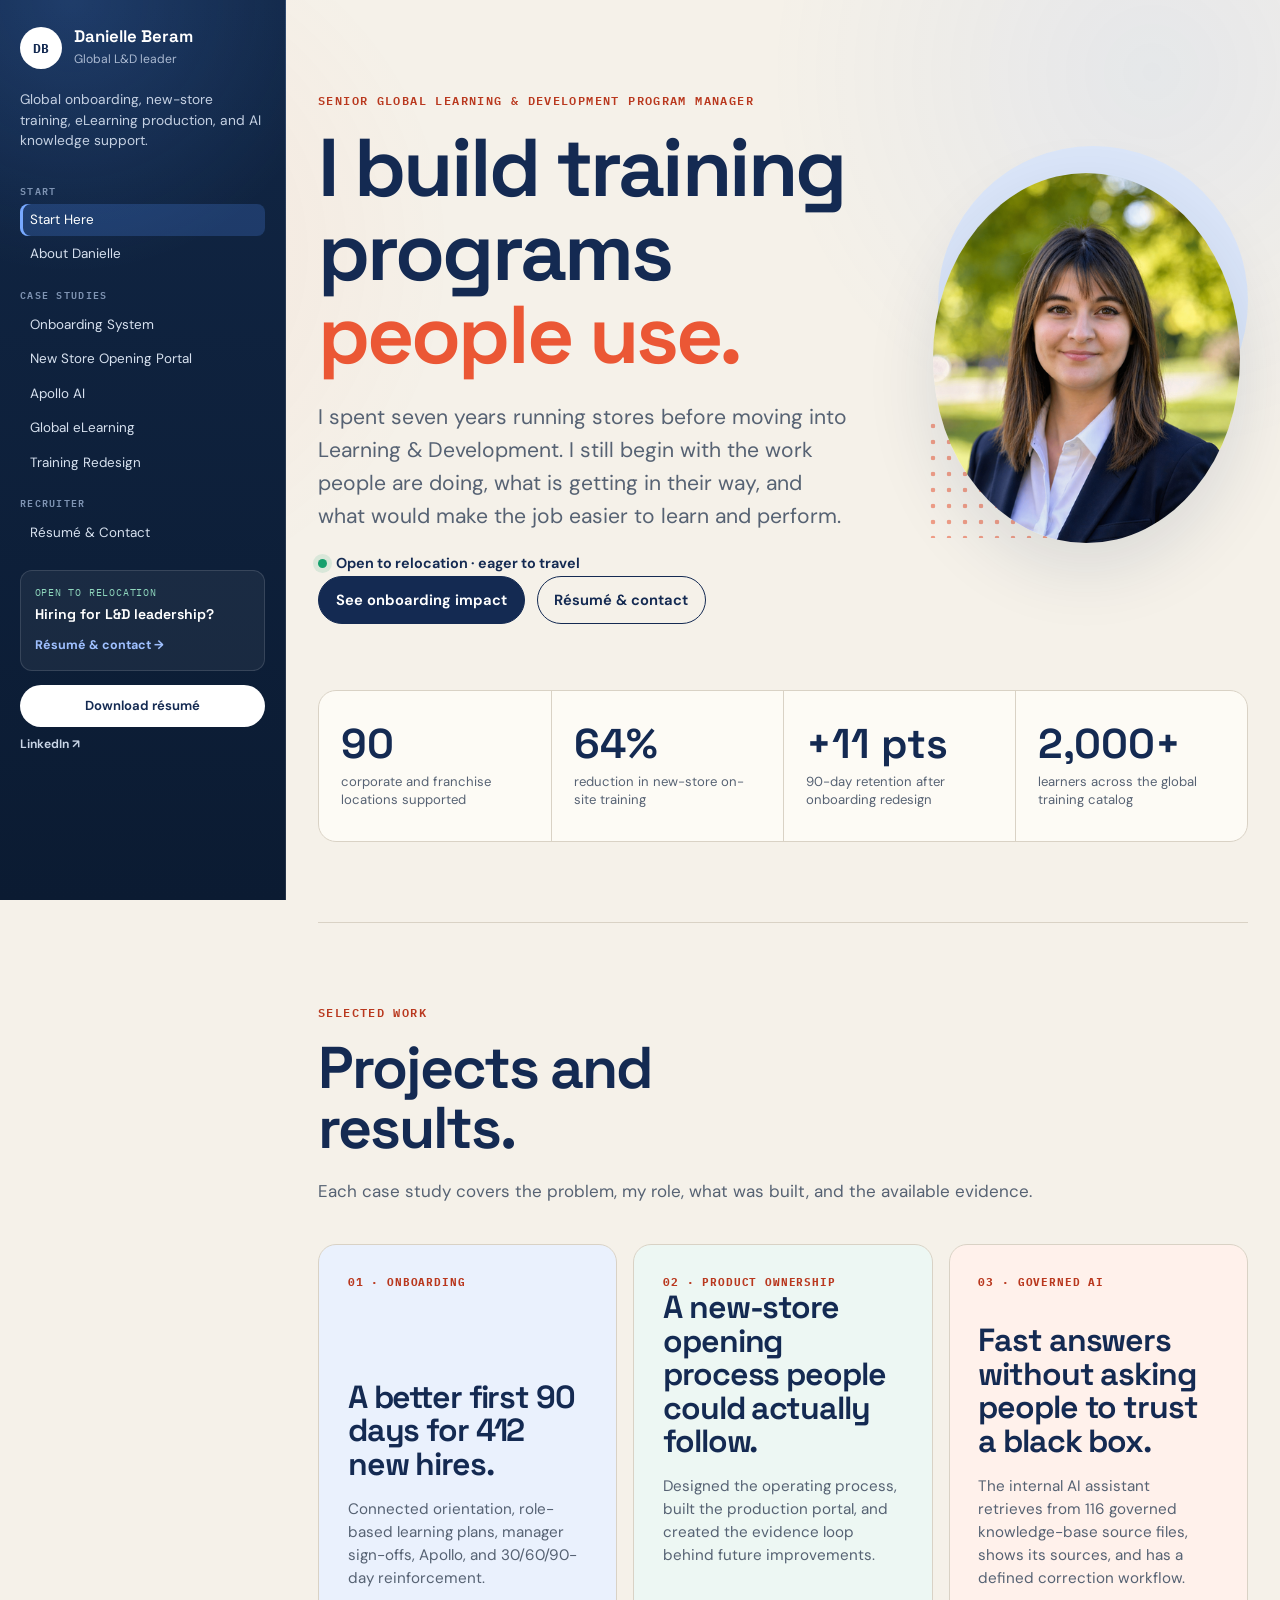
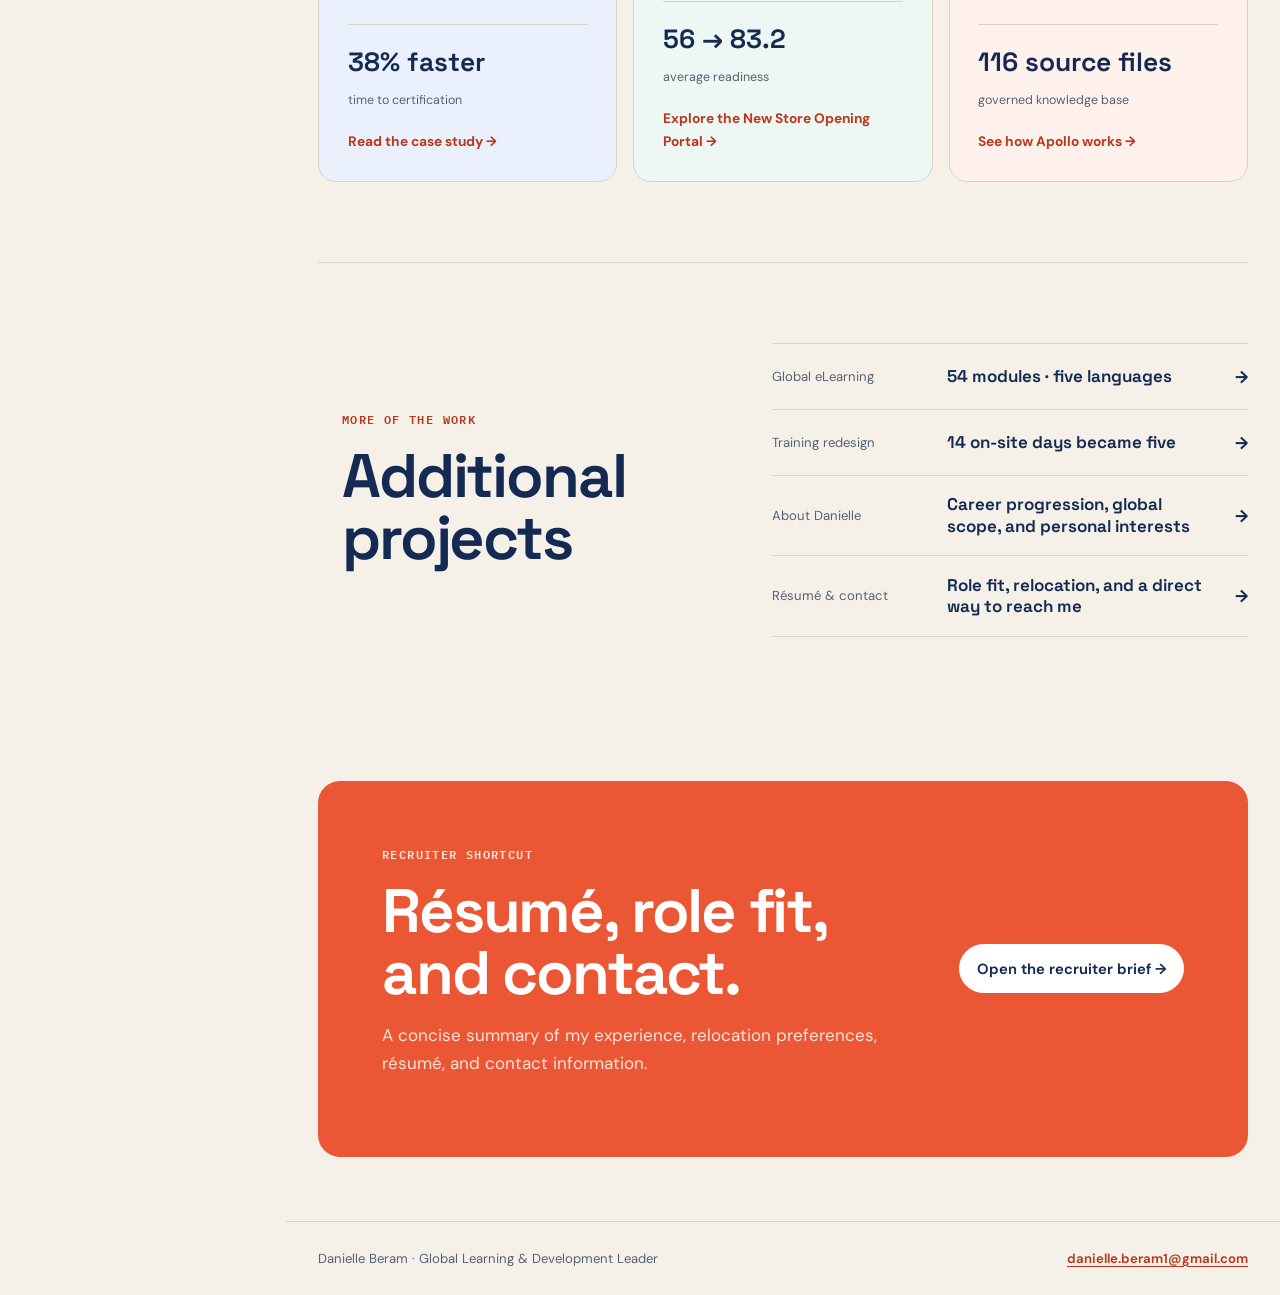
==== commit 0c558bdf: "Rewrite portfolio copy and update resume" ====
--- a/index.html
+++ b/index.html
@@ -4,10 +4,10 @@
 <meta charset="utf-8">
 <meta name="viewport" content="width=device-width, initial-scale=1">
 <title>Danielle Beram | Global Learning & Development Leader</title>
-<meta name="description" content="Danielle Beram builds global learning systems, onboarding programs, AI-enabled knowledge products, and field capability that improve measurable performance.">
+<meta name="description" content="Danielle Beram is a global Learning & Development leader with experience in onboarding, new-store training, eLearning production, and internal AI knowledge support.">
 <link rel="canonical" href="https://prismo1020.github.io/danielle-beram-portfolio/">
-<meta property="og:title" content="Danielle Beram | Learning systems built for real operations">
-<meta property="og:description" content="Global L&D strategy, onboarding, AI enablement, and measurable readiness across 90 locations.">
+<meta property="og:title" content="Danielle Beram | Global Learning & Development Leader">
+<meta property="og:description" content="Onboarding, new-store training, eLearning production, and internal AI knowledge support across a global location network.">
 <meta property="og:type" content="website">
 <meta property="og:url" content="https://prismo1020.github.io/danielle-beram-portfolio/">
 <meta property="og:image" content="https://prismo1020.github.io/danielle-beram-portfolio/assets/og-human.png">
@@ -39,9 +39,9 @@
   <div class="wrap">
     <section class="executive-hero" aria-labelledby="hero-title">
       <div class="executive-copy">
-        <p class="eyebrow">Global learning strategy · AI enablement · field readiness</p>
-        <h1 id="hero-title">I build learning programs that work in the <em>real world.</em></h1>
-        <p class="lead">I spent years running stores before I moved into Learning &amp; Development. That experience still shapes everything I build: start with the work people are actually doing, figure out what is getting in their way, and create something useful enough to become part of the day.</p>
+        <p class="eyebrow">Senior Global Learning &amp; Development Program Manager</p>
+        <h1 id="hero-title">I build training programs <em>people use.</em></h1>
+        <p class="lead">I spent seven years running stores before moving into Learning &amp; Development. I still begin with the work people are doing, what is getting in their way, and what would make the job easier to learn and perform.</p>
         <div class="availability-line"><span aria-hidden="true"></span> Open to relocation · eager to travel</div>
         <div class="hero-actions">
           <a class="button button-primary" href="onboarding.html">See onboarding impact</a>
@@ -50,22 +50,21 @@
       </div>
       <div class="executive-portrait">
         <img src="assets/headshot.png" alt="Danielle Beram" width="1024" height="1024" decoding="async">
-        <div class="portrait-caption"><span>Operator → builder</span><strong>Strategy grounded in the work.</strong></div>
       </div>
     </section>
 
     <section class="executive-metrics" aria-label="Selected career impact">
-      <article><strong>90</strong><span>locations served globally</span></article>
-      <article><strong>64%</strong><span>less on-site training time</span></article>
+      <article><strong>90</strong><span>corporate and franchise locations supported</span></article>
+      <article><strong>64%</strong><span>reduction in new-store on-site training</span></article>
       <article><strong>+11 pts</strong><span>90-day retention after onboarding redesign</span></article>
-      <article><strong>2,000+</strong><span>learners reached</span></article>
+      <article><strong>2,000+</strong><span>learners across the global training catalog</span></article>
     </section>
 
     <section class="start-section" aria-labelledby="start-work">
       <div class="section-heading compact-heading">
-        <p class="eyebrow">A few places to start</p>
-        <h2 id="start-work">The clearest examples of how I work.</h2>
-        <p>These projects started with different problems, but each one required me to understand the operation, build the right solution, and stay close enough to see whether it helped.</p>
+        <p class="eyebrow">Selected work</p>
+        <h2 id="start-work">Projects and results.</h2>
+        <p>Each case study covers the problem, my role, what was built, and the available evidence.</p>
       </div>
 
       <div class="priority-grid">
@@ -86,8 +85,8 @@
         <a class="priority-card priority-apollo" href="apollo.html">
           <span class="case-number">03 · Governed AI</span>
           <h3>Fast answers without asking people to trust a black box.</h3>
-          <p>Built Apollo’s knowledge architecture, reliability workflow, governance model, and production content operations.</p>
-          <div class="card-proof"><strong>116 files</strong><span>governed knowledge base</span></div>
+          <p>The internal AI assistant retrieves from 116 governed knowledge-base source files, shows its sources, and has a defined correction workflow.</p>
+          <div class="card-proof"><strong>116 source files</strong><span>governed knowledge base</span></div>
           <span class="card-link">See how Apollo works →</span>
         </a>
       </div>
@@ -95,13 +94,13 @@
 
     <section class="range-section" aria-labelledby="range-title">
       <div>
-        <p class="eyebrow">The rest of the work</p>
-        <h2 id="range-title">I can zoom out to the strategy and still make the thing.</h2>
+        <p class="eyebrow">More of the work</p>
+        <h2 id="range-title">Additional projects</h2>
       </div>
       <div class="range-links">
         <a href="elearning.html"><span>Global eLearning</span><strong>54 modules · five languages</strong><b>→</b></a>
         <a href="training.html"><span>Training redesign</span><strong>14 on-site days became five</strong><b>→</b></a>
-        <a href="about.html"><span>About Danielle</span><strong>Operator, learning leader, product builder</strong><b>→</b></a>
+        <a href="about.html"><span>About Danielle</span><strong>Career progression, global scope, and personal interests</strong><b>→</b></a>
         <a href="contact.html"><span>Résumé &amp; contact</span><strong>Role fit, relocation, and a direct way to reach me</strong><b>→</b></a>
       </div>
     </section>
@@ -109,8 +108,8 @@
     <section class="recruiter-strip">
       <div>
         <p class="eyebrow">Recruiter shortcut</p>
-        <h2>If you’re hiring for L&amp;D leadership, here’s the short version.</h2>
-        <p>My experience, role fit, relocation preferences, résumé, and contact information are all in one place.</p>
+        <h2>Résumé, role fit, and contact.</h2>
+        <p>A concise summary of my experience, relocation preferences, résumé, and contact information.</p>
       </div>
       <a class="button button-light" href="contact.html">Open the recruiter brief →</a>
     </section>
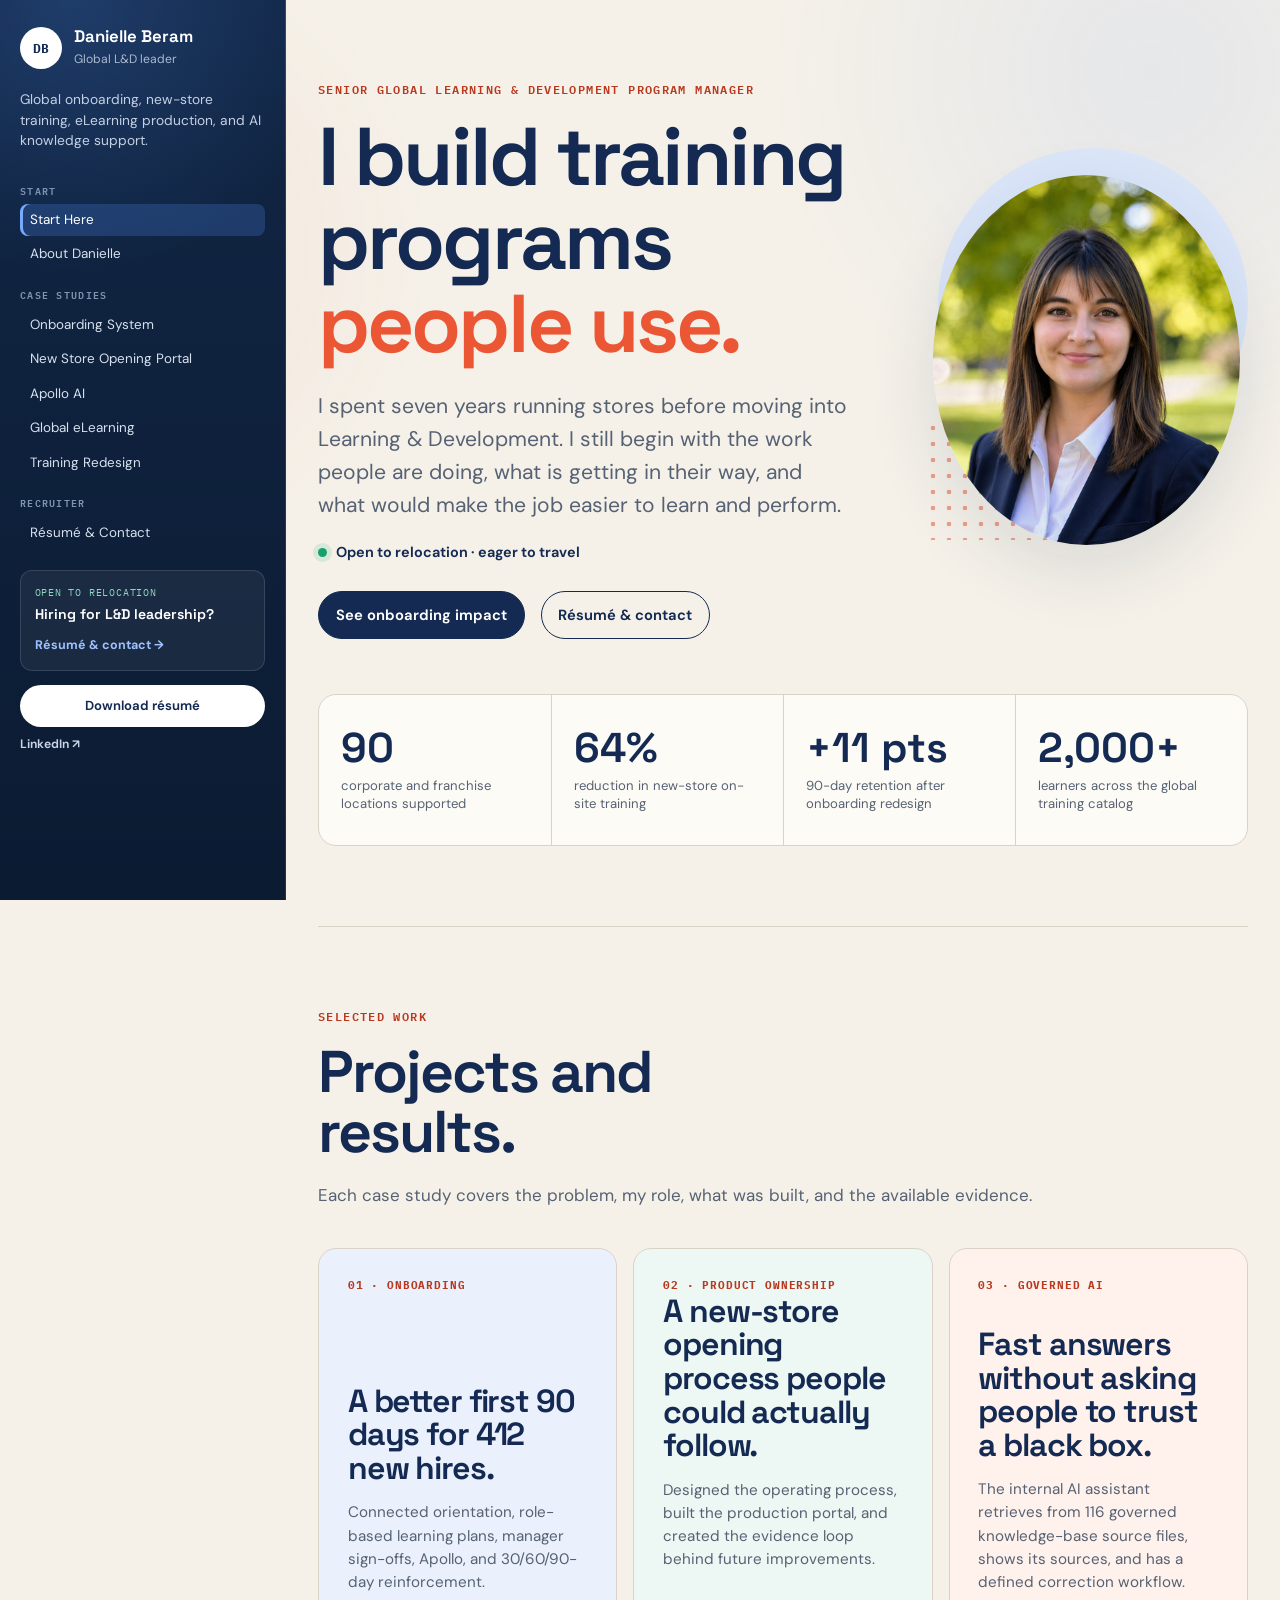
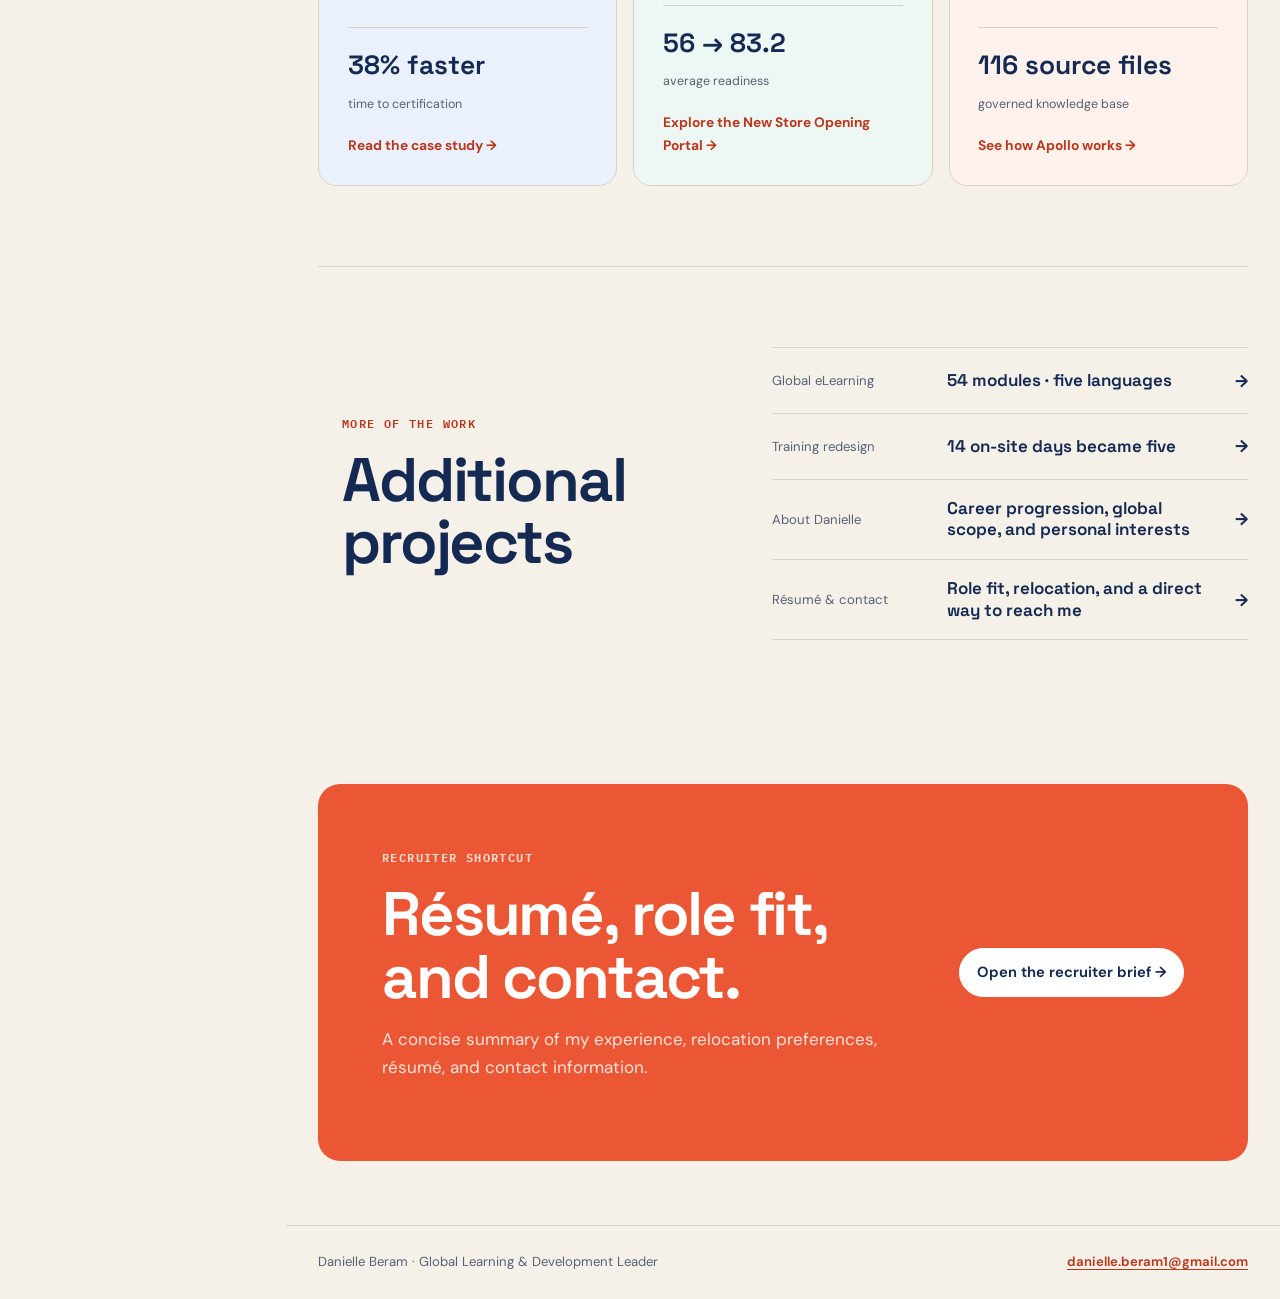
==== commit 4eccb762: "Refresh portfolio stylesheet cache" ====
--- a/index.html
+++ b/index.html
@@ -16,7 +16,7 @@
 <link rel="preconnect" href="https://fonts.googleapis.com">
 <link rel="preconnect" href="https://fonts.gstatic.com" crossorigin>
 <link href="https://fonts.googleapis.com/css2?family=DM+Sans:wght@400;500;600;700&family=IBM+Plex+Mono:wght@500;600&family=Space+Grotesk:wght@500;600;700&display=swap" rel="stylesheet">
-<link rel="stylesheet" href="css/style.css?v=20260729-portal">
+<link rel="stylesheet" href="css/style.css?v=20260730-spacing">
 <script defer src="js/site.js?v=20260729-portal"></script>
 <script type="application/ld+json">
 {
--- a/css/style.css
+++ b/css/style.css
@@ -816,6 +816,12 @@
   border-radius: 50%;
   background: #16a06d;
   box-shadow: 0 0 0 5px rgba(22, 160, 109, 0.12);
+}
+
+.executive-copy .hero-actions {
+  margin-top: 1.65rem;
+  column-gap: 1rem;
+  row-gap: 0.9rem;
 }
 
 .executive-portrait {
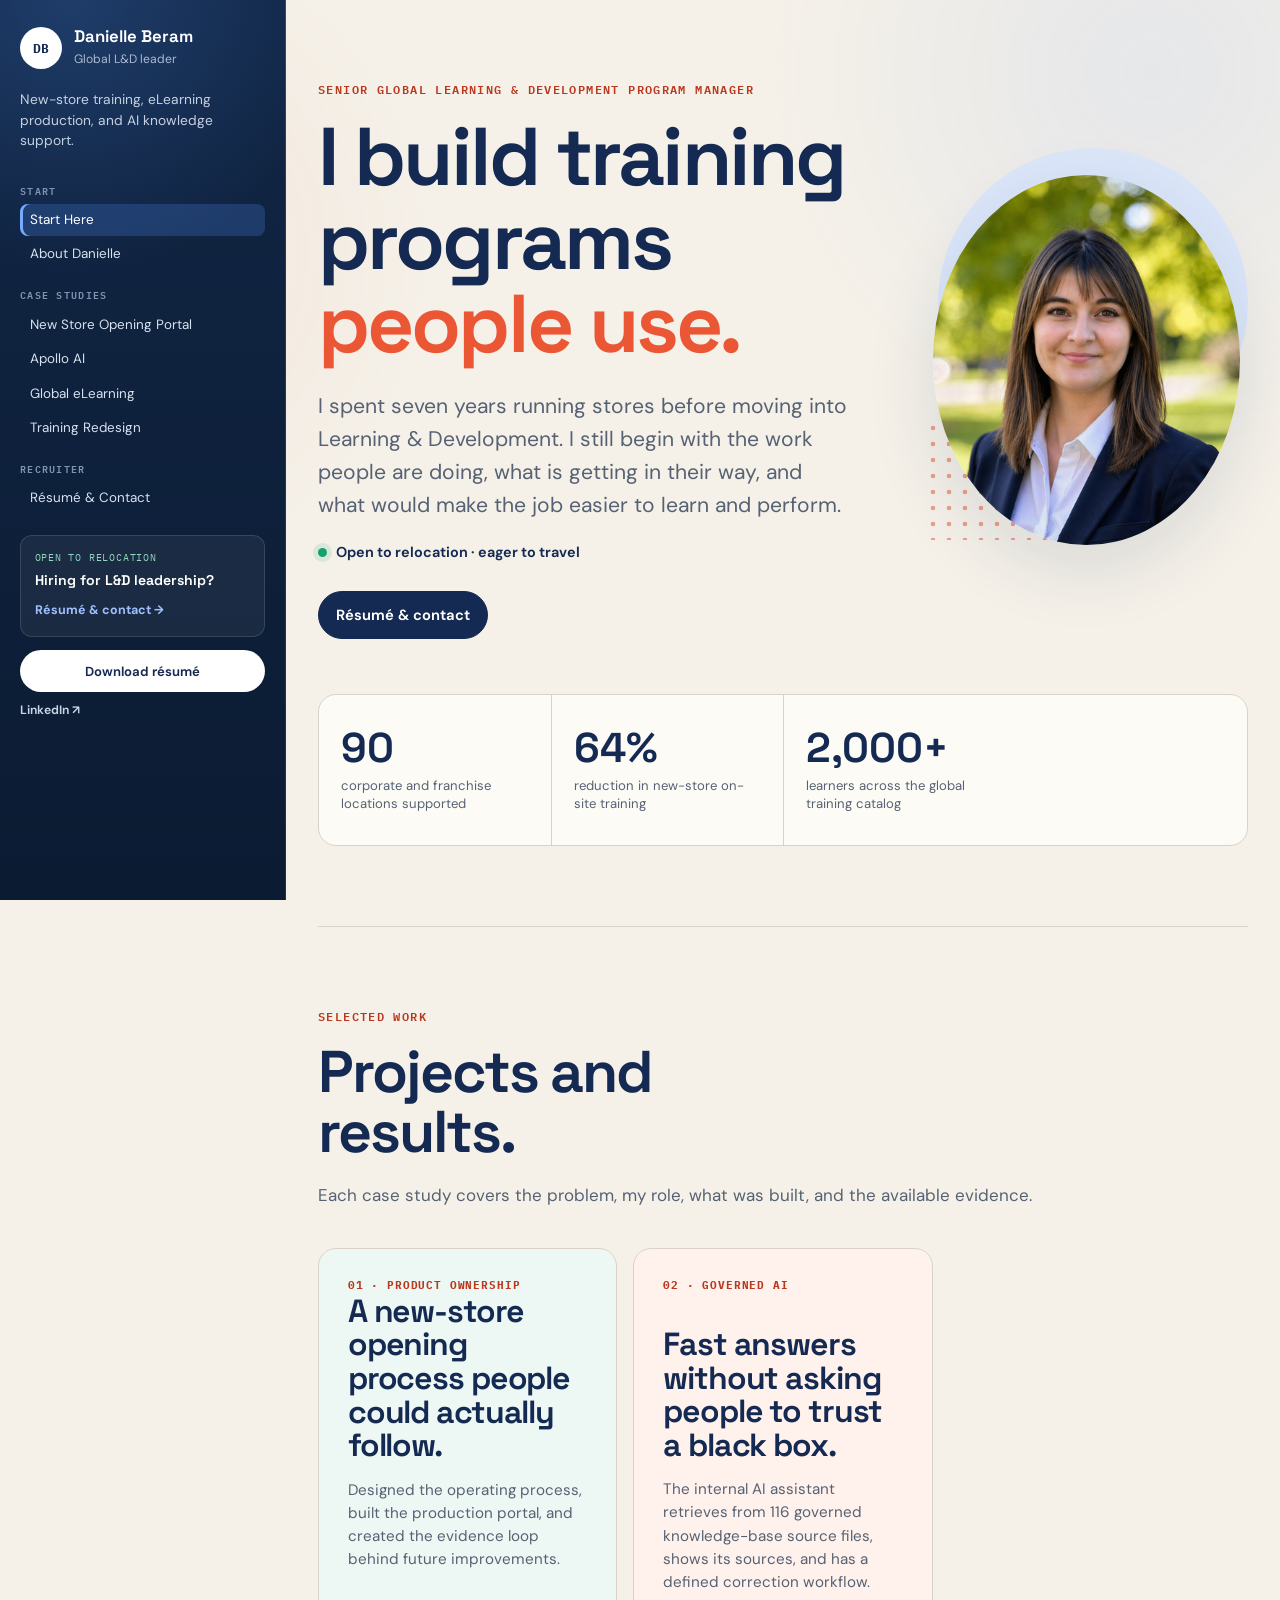
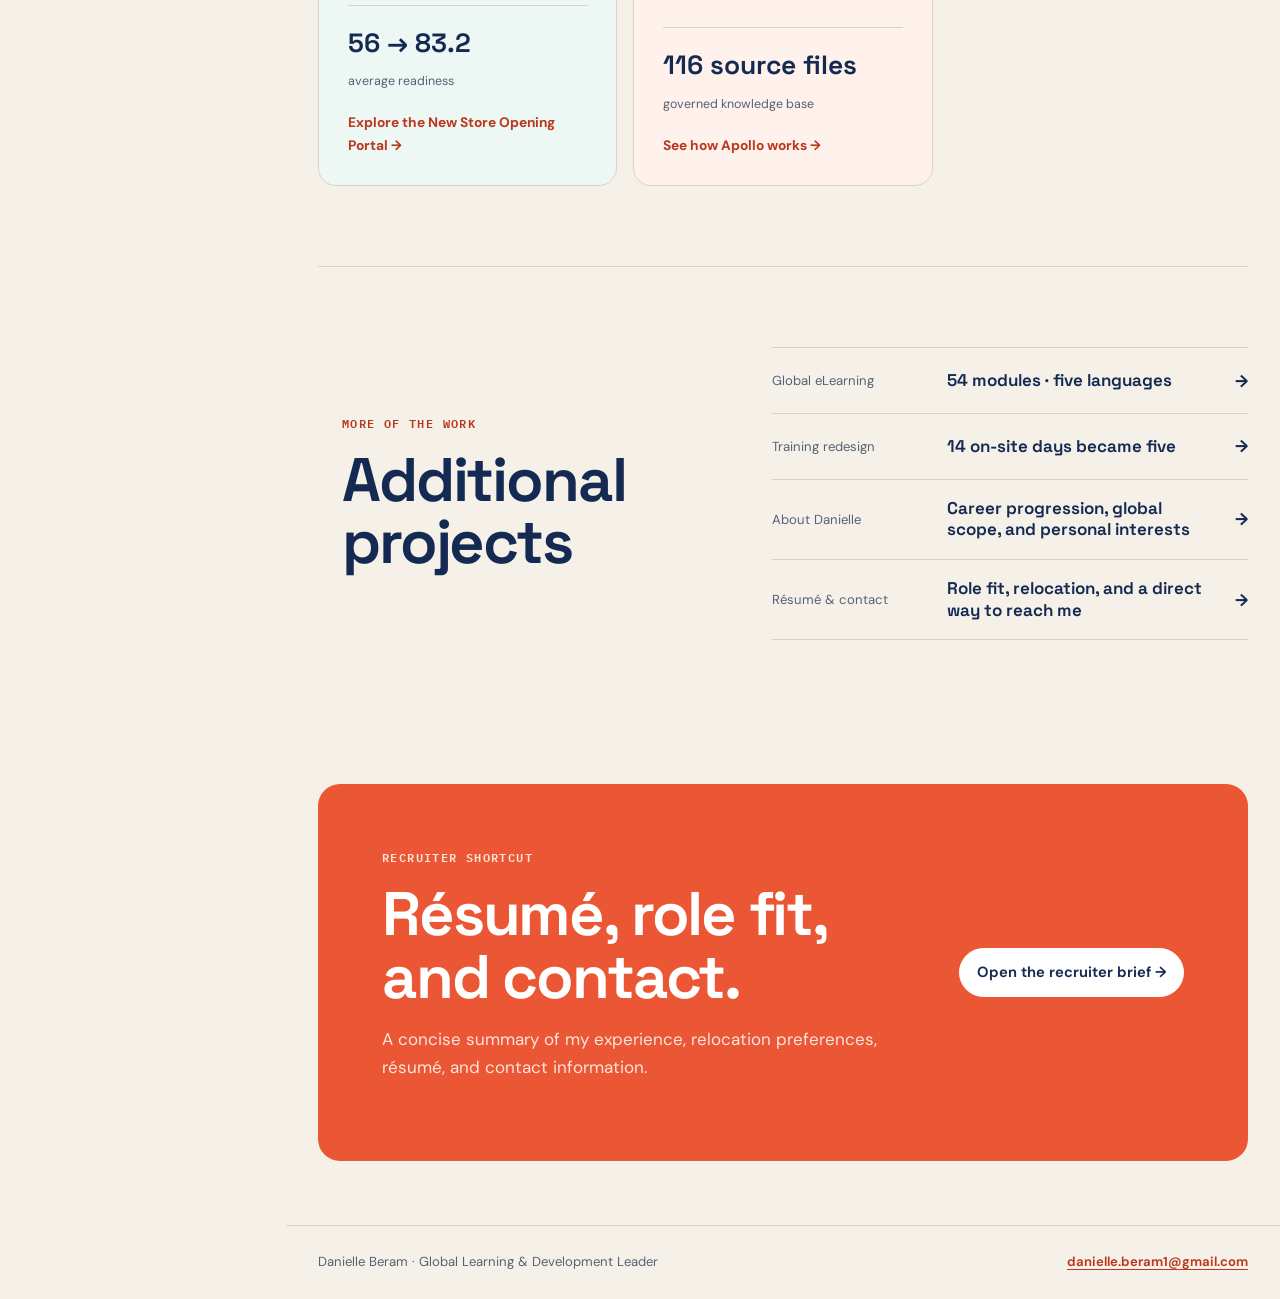
==== commit 03aaec82: "Temporarily hide onboarding case study Removes onboarding.html and all links/mentions to it (nav, ho" ====
--- a/index.html
+++ b/index.html
@@ -4,10 +4,10 @@
 <meta charset="utf-8">
 <meta name="viewport" content="width=device-width, initial-scale=1">
 <title>Danielle Beram | Global Learning & Development Leader</title>
-<meta name="description" content="Danielle Beram is a global Learning & Development leader with experience in onboarding, new-store training, eLearning production, and internal AI knowledge support.">
+<meta name="description" content="Danielle Beram is a global Learning & Development leader with experience in new-store training, eLearning production, and internal AI knowledge support.">
 <link rel="canonical" href="https://prismo1020.github.io/danielle-beram-portfolio/">
 <meta property="og:title" content="Danielle Beram | Global Learning & Development Leader">
-<meta property="og:description" content="Onboarding, new-store training, eLearning production, and internal AI knowledge support across a global location network.">
+<meta property="og:description" content="New-store training, eLearning production, and internal AI knowledge support across a global location network.">
 <meta property="og:type" content="website">
 <meta property="og:url" content="https://prismo1020.github.io/danielle-beram-portfolio/">
 <meta property="og:image" content="https://prismo1020.github.io/danielle-beram-portfolio/assets/og-human.png">
@@ -27,7 +27,7 @@
   "image": "https://prismo1020.github.io/danielle-beram-portfolio/assets/headshot.png",
   "jobTitle": "Global Learning and Development Leader",
   "sameAs": ["https://linkedin.com/in/danielle-beram"],
-  "knowsAbout": ["Learning strategy", "Onboarding", "Operational enablement", "Knowledge management", "Instructional design", "AI enablement"]
+  "knowsAbout": ["Learning strategy", "Operational enablement", "Knowledge management", "Instructional design", "AI enablement"]
 }
 </script>
 </head>
@@ -44,8 +44,7 @@
         <p class="lead">I spent seven years running stores before moving into Learning &amp; Development. I still begin with the work people are doing, what is getting in their way, and what would make the job easier to learn and perform.</p>
         <div class="availability-line"><span aria-hidden="true"></span> Open to relocation · eager to travel</div>
         <div class="hero-actions">
-          <a class="button button-primary" href="onboarding.html">See onboarding impact</a>
-          <a class="button button-secondary" href="contact.html">Résumé &amp; contact</a>
+          <a class="button button-primary" href="contact.html">Résumé &amp; contact</a>
         </div>
       </div>
       <div class="executive-portrait">
@@ -56,7 +55,6 @@
     <section class="executive-metrics" aria-label="Selected career impact">
       <article><strong>90</strong><span>corporate and franchise locations supported</span></article>
       <article><strong>64%</strong><span>reduction in new-store on-site training</span></article>
-      <article><strong>+11 pts</strong><span>90-day retention after onboarding redesign</span></article>
       <article><strong>2,000+</strong><span>learners across the global training catalog</span></article>
     </section>
 
@@ -68,22 +66,15 @@
       </div>
 
       <div class="priority-grid">
-        <a class="priority-card priority-onboarding" href="onboarding.html">
-          <span class="case-number">01 · Onboarding</span>
-          <h3>A better first 90 days for 412 new hires.</h3>
-          <p>Connected orientation, role-based learning plans, manager sign-offs, Apollo, and 30/60/90-day reinforcement.</p>
-          <div class="card-proof"><strong>38% faster</strong><span>time to certification</span></div>
-          <span class="card-link">Read the case study →</span>
-        </a>
         <a class="priority-card priority-nso" href="nso.html">
-          <span class="case-number">02 · Product ownership</span>
+          <span class="case-number">01 · Product ownership</span>
           <h3>A new-store opening process people could actually follow.</h3>
           <p>Designed the operating process, built the production portal, and created the evidence loop behind future improvements.</p>
           <div class="card-proof"><strong>56 → 83.2</strong><span>average readiness</span></div>
           <span class="card-link">Explore the New Store Opening Portal →</span>
         </a>
         <a class="priority-card priority-apollo" href="apollo.html">
-          <span class="case-number">03 · Governed AI</span>
+          <span class="case-number">02 · Governed AI</span>
           <h3>Fast answers without asking people to trust a black box.</h3>
           <p>The internal AI assistant retrieves from 116 governed knowledge-base source files, shows its sources, and has a defined correction workflow.</p>
           <div class="card-proof"><strong>116 source files</strong><span>governed knowledge base</span></div>
--- a/css/style.css
+++ b/css/style.css
@@ -1032,6 +1032,34 @@
 .ownership-grid span { display: block; margin-top: 0.35rem; color: var(--ink-soft); font-size: 0.88rem; line-height: 1.45; }
 
 .product-evidence { background: transparent; }
+.apollo-question-layout {
+  display: grid;
+  grid-template-columns: minmax(260px, 0.72fr) minmax(0, 1.28fr);
+  gap: clamp(2rem, 5vw, 4.5rem);
+  align-items: center;
+}
+.apollo-question-layout figure { margin: 0; }
+.apollo-question-layout img {
+  display: block;
+  width: min(100%, 424px);
+  height: auto;
+  border: 1px solid var(--rule);
+  border-radius: 16px;
+  background: #fff;
+  box-shadow: var(--shadow);
+}
+.apollo-question-layout figcaption {
+  padding-top: 0.75rem;
+  color: var(--ink-soft);
+  font-size: 0.78rem;
+  font-weight: 650;
+}
+.apollo-question-copy p:last-child {
+  max-width: 680px;
+  color: var(--ink-soft);
+  font-size: clamp(1.02rem, 1.5vw, 1.18rem);
+  line-height: 1.65;
+}
 .screenshot-feature { margin-top: 2rem; overflow: hidden; border: 1px solid var(--rule); border-radius: 16px; background: var(--surface); }
 .screenshot-feature img { display: block; width: 100%; height: auto; }
 .screenshot-feature div { display: grid; grid-template-columns: 180px 1fr; gap: 1rem; padding: 1rem 1.2rem; }
@@ -1080,7 +1108,7 @@
 
 .apollo-screens {
   display: grid;
-  grid-template-columns: 0.8fr 0.8fr 1.4fr;
+  grid-template-columns: repeat(3, minmax(0, 1fr));
   gap: 1rem;
   align-items: start;
   margin-top: 2rem;
@@ -1328,6 +1356,8 @@
   .evidence-basis { grid-template-columns: 1fr; }
   .screenshot-grid { grid-template-columns: 1fr; }
   .portal-gallery figure:last-child:nth-child(odd) { grid-column: auto; }
+  .apollo-question-layout { grid-template-columns: 1fr; }
+  .apollo-question-copy { order: -1; }
   .apollo-screens { grid-template-columns: 1fr; }
   .apollo-screens img { height: auto; max-height: 620px; }
   .case-pagination a:last-child { text-align: left; }
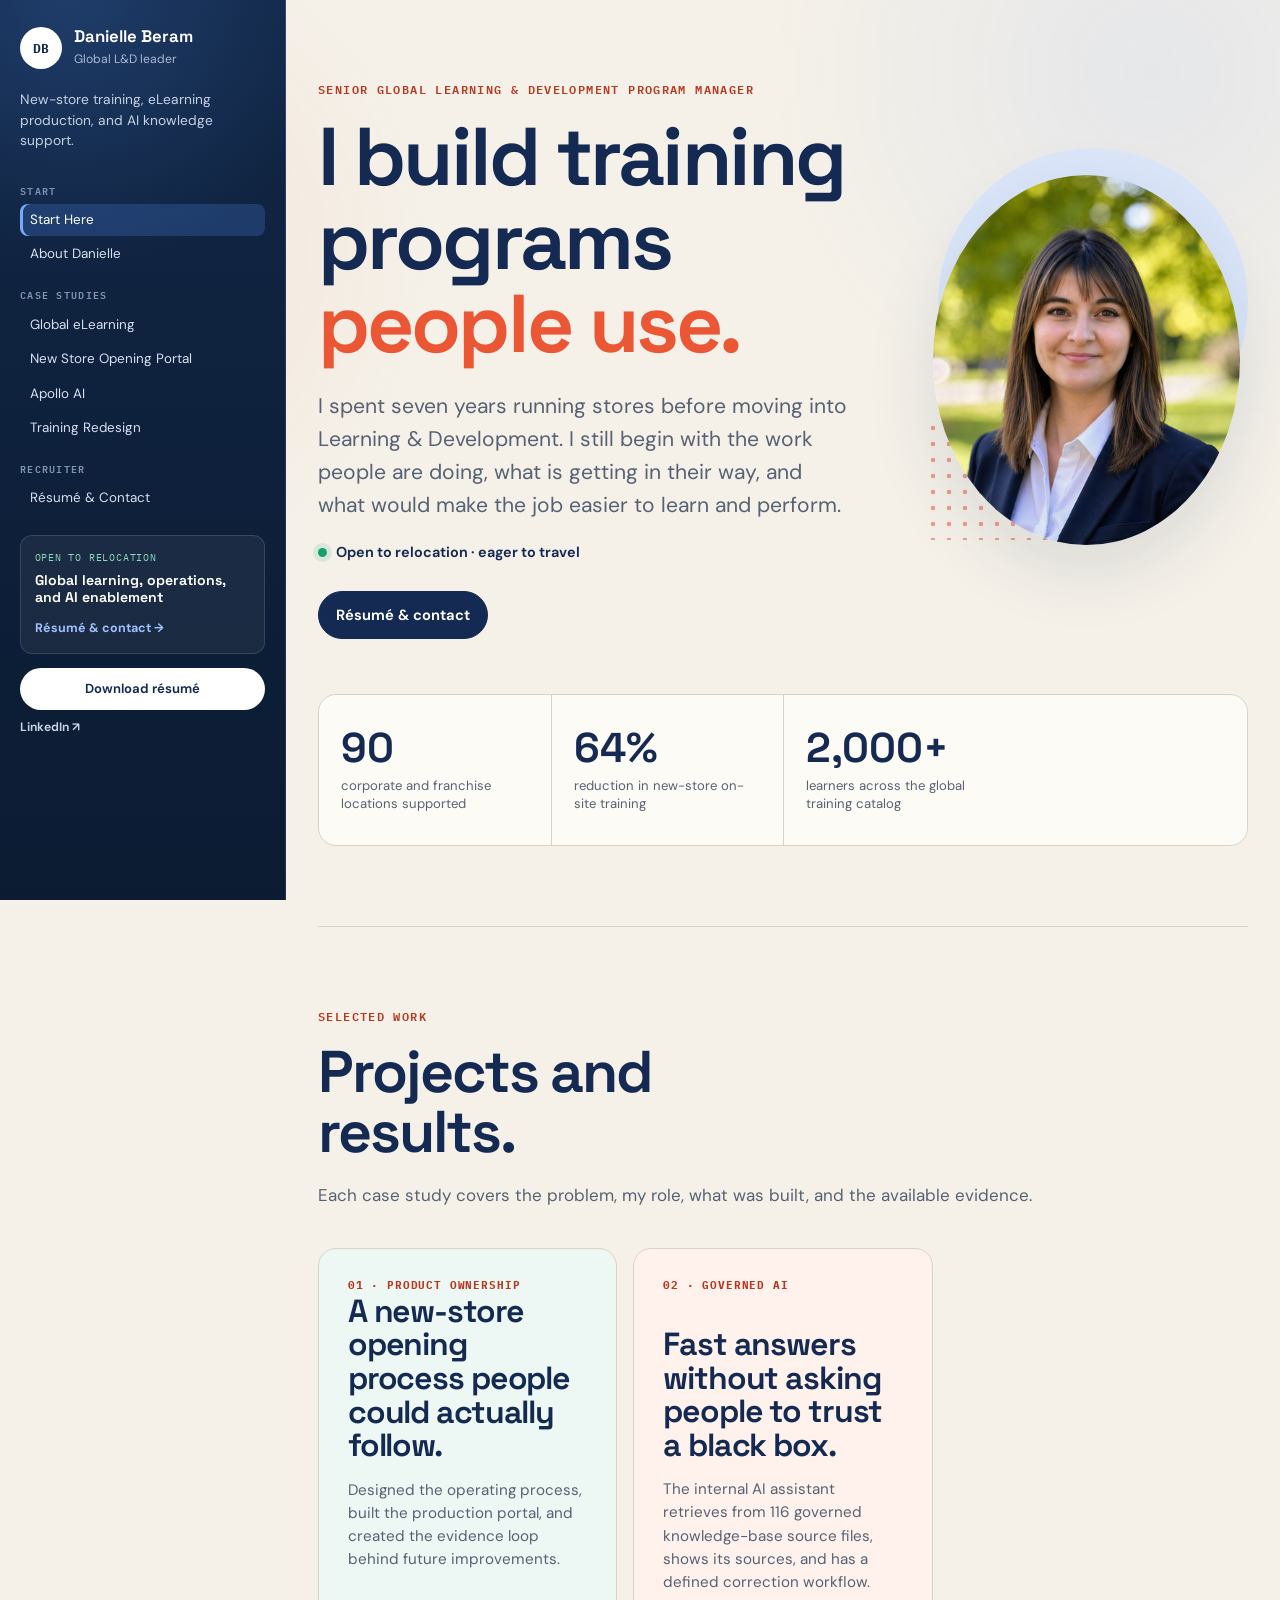
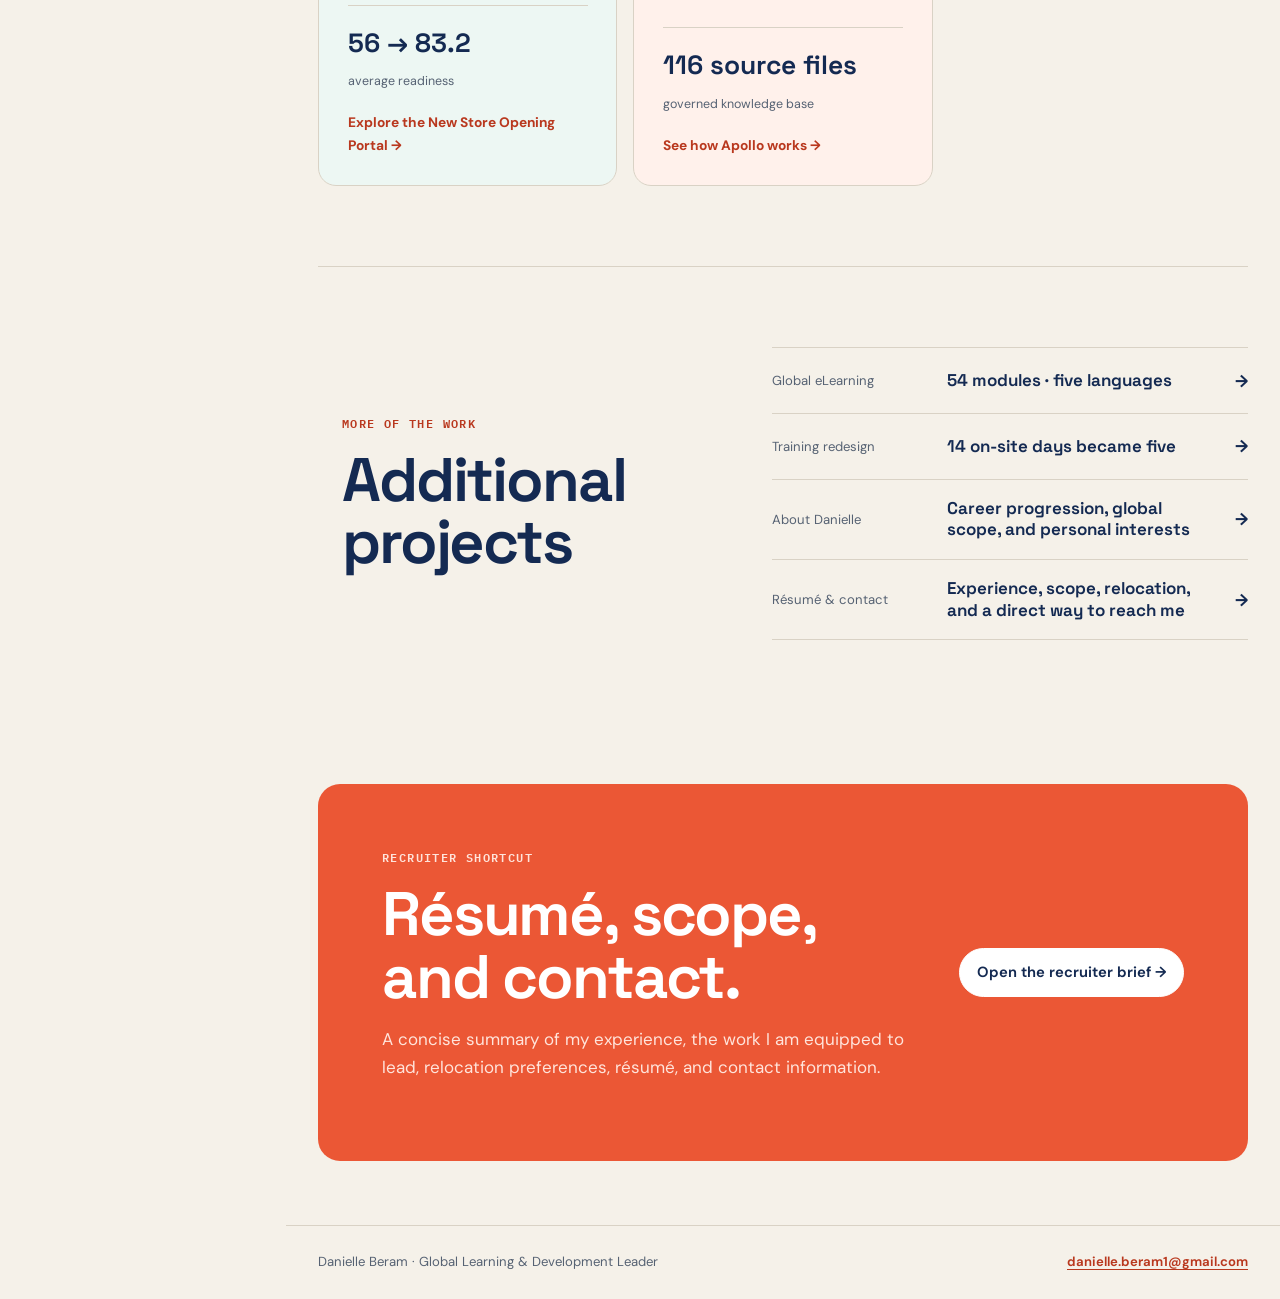
==== commit c74987e5: "Position portfolio around leadership scope" ====
--- a/index.html
+++ b/index.html
@@ -92,15 +92,15 @@
         <a href="elearning.html"><span>Global eLearning</span><strong>54 modules · five languages</strong><b>→</b></a>
         <a href="training.html"><span>Training redesign</span><strong>14 on-site days became five</strong><b>→</b></a>
         <a href="about.html"><span>About Danielle</span><strong>Career progression, global scope, and personal interests</strong><b>→</b></a>
-        <a href="contact.html"><span>Résumé &amp; contact</span><strong>Role fit, relocation, and a direct way to reach me</strong><b>→</b></a>
+        <a href="contact.html"><span>Résumé &amp; contact</span><strong>Experience, scope, relocation, and a direct way to reach me</strong><b>→</b></a>
       </div>
     </section>
 
     <section class="recruiter-strip">
       <div>
         <p class="eyebrow">Recruiter shortcut</p>
-        <h2>Résumé, role fit, and contact.</h2>
-        <p>A concise summary of my experience, relocation preferences, résumé, and contact information.</p>
+        <h2>Résumé, scope, and contact.</h2>
+        <p>A concise summary of my experience, the work I am equipped to lead, relocation preferences, résumé, and contact information.</p>
       </div>
       <a class="button button-light" href="contact.html">Open the recruiter brief →</a>
     </section>
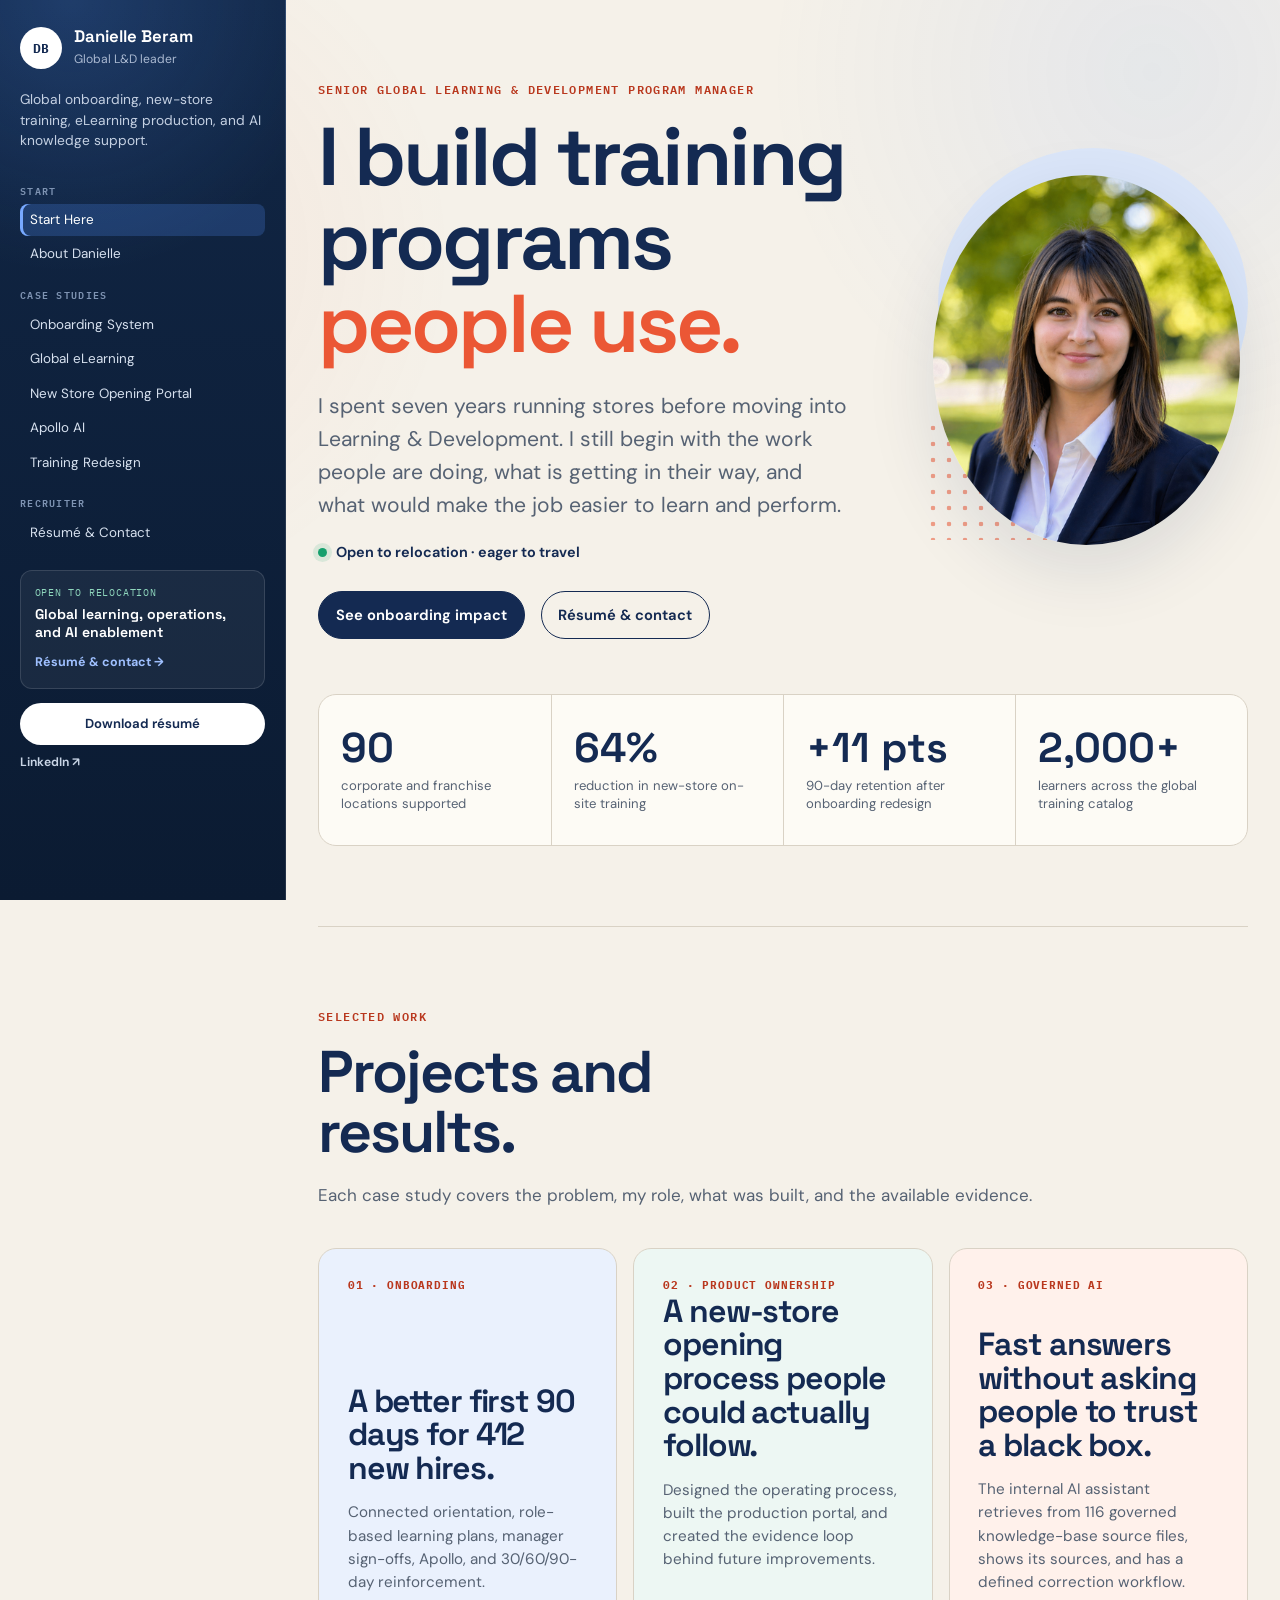
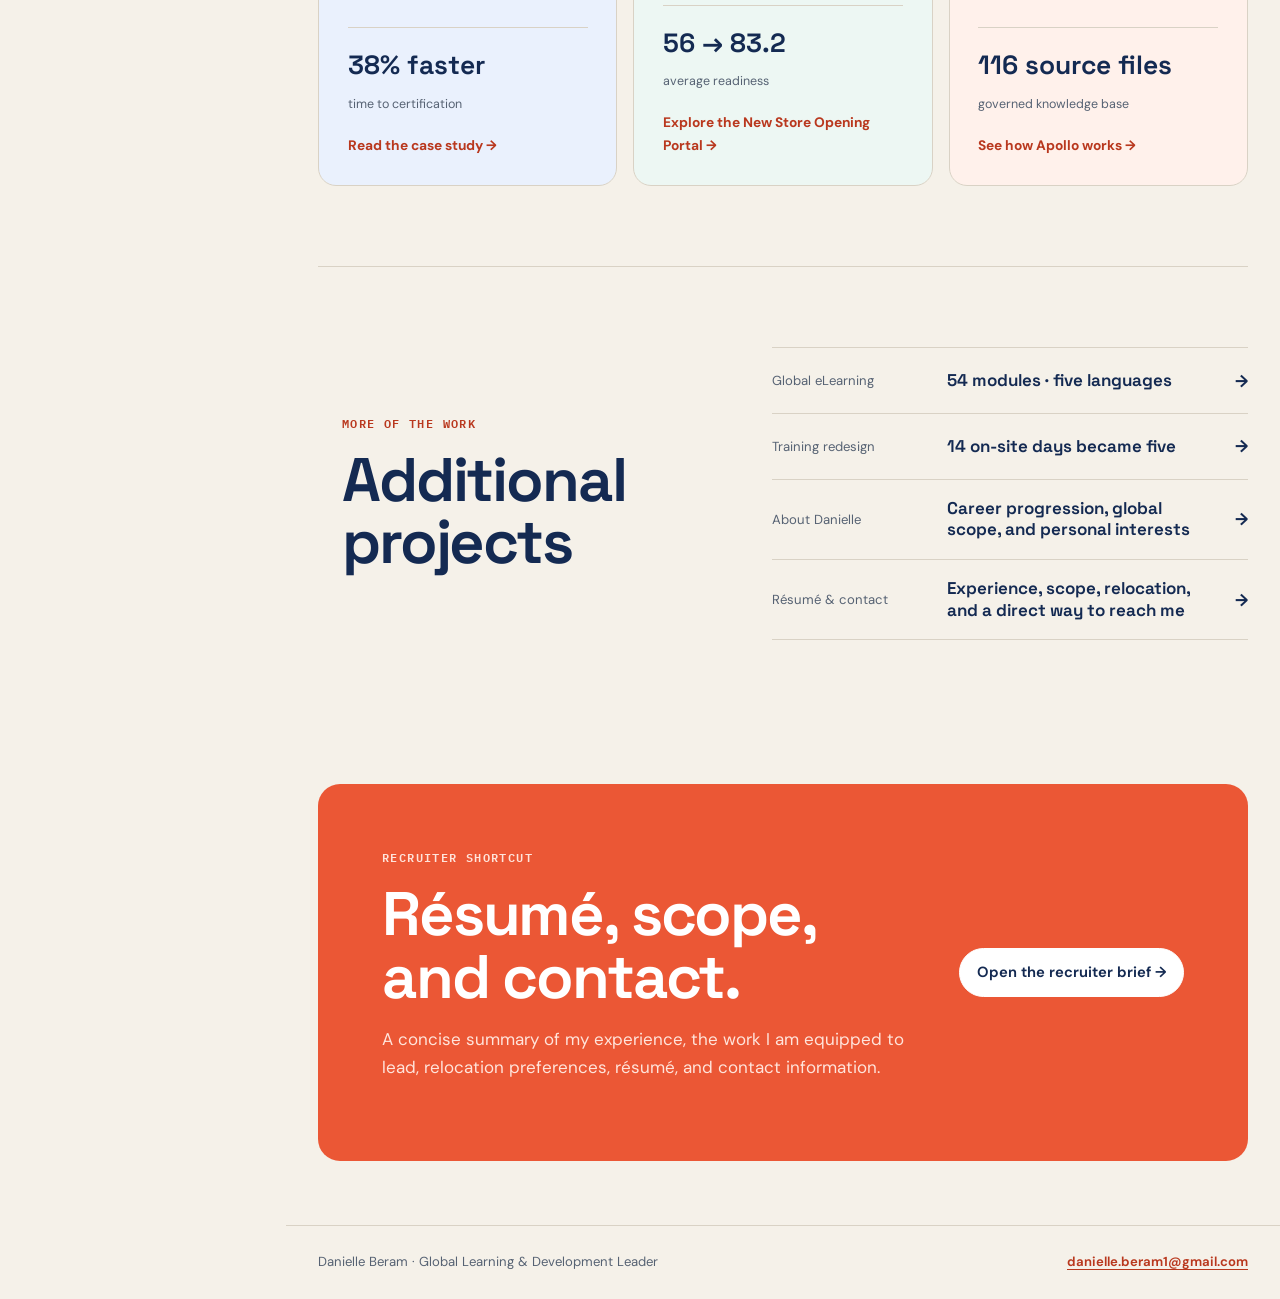
==== commit cab9e415: "Revert "Temporarily hide onboarding case study" This reverts commit 03aaec8202469f2a680afa4857777823" ====
--- a/index.html
+++ b/index.html
@@ -4,10 +4,10 @@
 <meta charset="utf-8">
 <meta name="viewport" content="width=device-width, initial-scale=1">
 <title>Danielle Beram | Global Learning & Development Leader</title>
-<meta name="description" content="Danielle Beram is a global Learning & Development leader with experience in new-store training, eLearning production, and internal AI knowledge support.">
+<meta name="description" content="Danielle Beram is a global Learning & Development leader with experience in onboarding, new-store training, eLearning production, and internal AI knowledge support.">
 <link rel="canonical" href="https://prismo1020.github.io/danielle-beram-portfolio/">
 <meta property="og:title" content="Danielle Beram | Global Learning & Development Leader">
-<meta property="og:description" content="New-store training, eLearning production, and internal AI knowledge support across a global location network.">
+<meta property="og:description" content="Onboarding, new-store training, eLearning production, and internal AI knowledge support across a global location network.">
 <meta property="og:type" content="website">
 <meta property="og:url" content="https://prismo1020.github.io/danielle-beram-portfolio/">
 <meta property="og:image" content="https://prismo1020.github.io/danielle-beram-portfolio/assets/og-human.png">
@@ -27,7 +27,7 @@
   "image": "https://prismo1020.github.io/danielle-beram-portfolio/assets/headshot.png",
   "jobTitle": "Global Learning and Development Leader",
   "sameAs": ["https://linkedin.com/in/danielle-beram"],
-  "knowsAbout": ["Learning strategy", "Operational enablement", "Knowledge management", "Instructional design", "AI enablement"]
+  "knowsAbout": ["Learning strategy", "Onboarding", "Operational enablement", "Knowledge management", "Instructional design", "AI enablement"]
 }
 </script>
 </head>
@@ -44,7 +44,8 @@
         <p class="lead">I spent seven years running stores before moving into Learning &amp; Development. I still begin with the work people are doing, what is getting in their way, and what would make the job easier to learn and perform.</p>
         <div class="availability-line"><span aria-hidden="true"></span> Open to relocation · eager to travel</div>
         <div class="hero-actions">
-          <a class="button button-primary" href="contact.html">Résumé &amp; contact</a>
+          <a class="button button-primary" href="onboarding.html">See onboarding impact</a>
+          <a class="button button-secondary" href="contact.html">Résumé &amp; contact</a>
         </div>
       </div>
       <div class="executive-portrait">
@@ -55,6 +56,7 @@
     <section class="executive-metrics" aria-label="Selected career impact">
       <article><strong>90</strong><span>corporate and franchise locations supported</span></article>
       <article><strong>64%</strong><span>reduction in new-store on-site training</span></article>
+      <article><strong>+11 pts</strong><span>90-day retention after onboarding redesign</span></article>
       <article><strong>2,000+</strong><span>learners across the global training catalog</span></article>
     </section>
 
@@ -66,15 +68,22 @@
       </div>
 
       <div class="priority-grid">
+        <a class="priority-card priority-onboarding" href="onboarding.html">
+          <span class="case-number">01 · Onboarding</span>
+          <h3>A better first 90 days for 412 new hires.</h3>
+          <p>Connected orientation, role-based learning plans, manager sign-offs, Apollo, and 30/60/90-day reinforcement.</p>
+          <div class="card-proof"><strong>38% faster</strong><span>time to certification</span></div>
+          <span class="card-link">Read the case study →</span>
+        </a>
         <a class="priority-card priority-nso" href="nso.html">
-          <span class="case-number">01 · Product ownership</span>
+          <span class="case-number">02 · Product ownership</span>
           <h3>A new-store opening process people could actually follow.</h3>
           <p>Designed the operating process, built the production portal, and created the evidence loop behind future improvements.</p>
           <div class="card-proof"><strong>56 → 83.2</strong><span>average readiness</span></div>
           <span class="card-link">Explore the New Store Opening Portal →</span>
         </a>
         <a class="priority-card priority-apollo" href="apollo.html">
-          <span class="case-number">02 · Governed AI</span>
+          <span class="case-number">03 · Governed AI</span>
           <h3>Fast answers without asking people to trust a black box.</h3>
           <p>The internal AI assistant retrieves from 116 governed knowledge-base source files, shows its sources, and has a defined correction workflow.</p>
           <div class="card-proof"><strong>116 source files</strong><span>governed knowledge base</span></div>
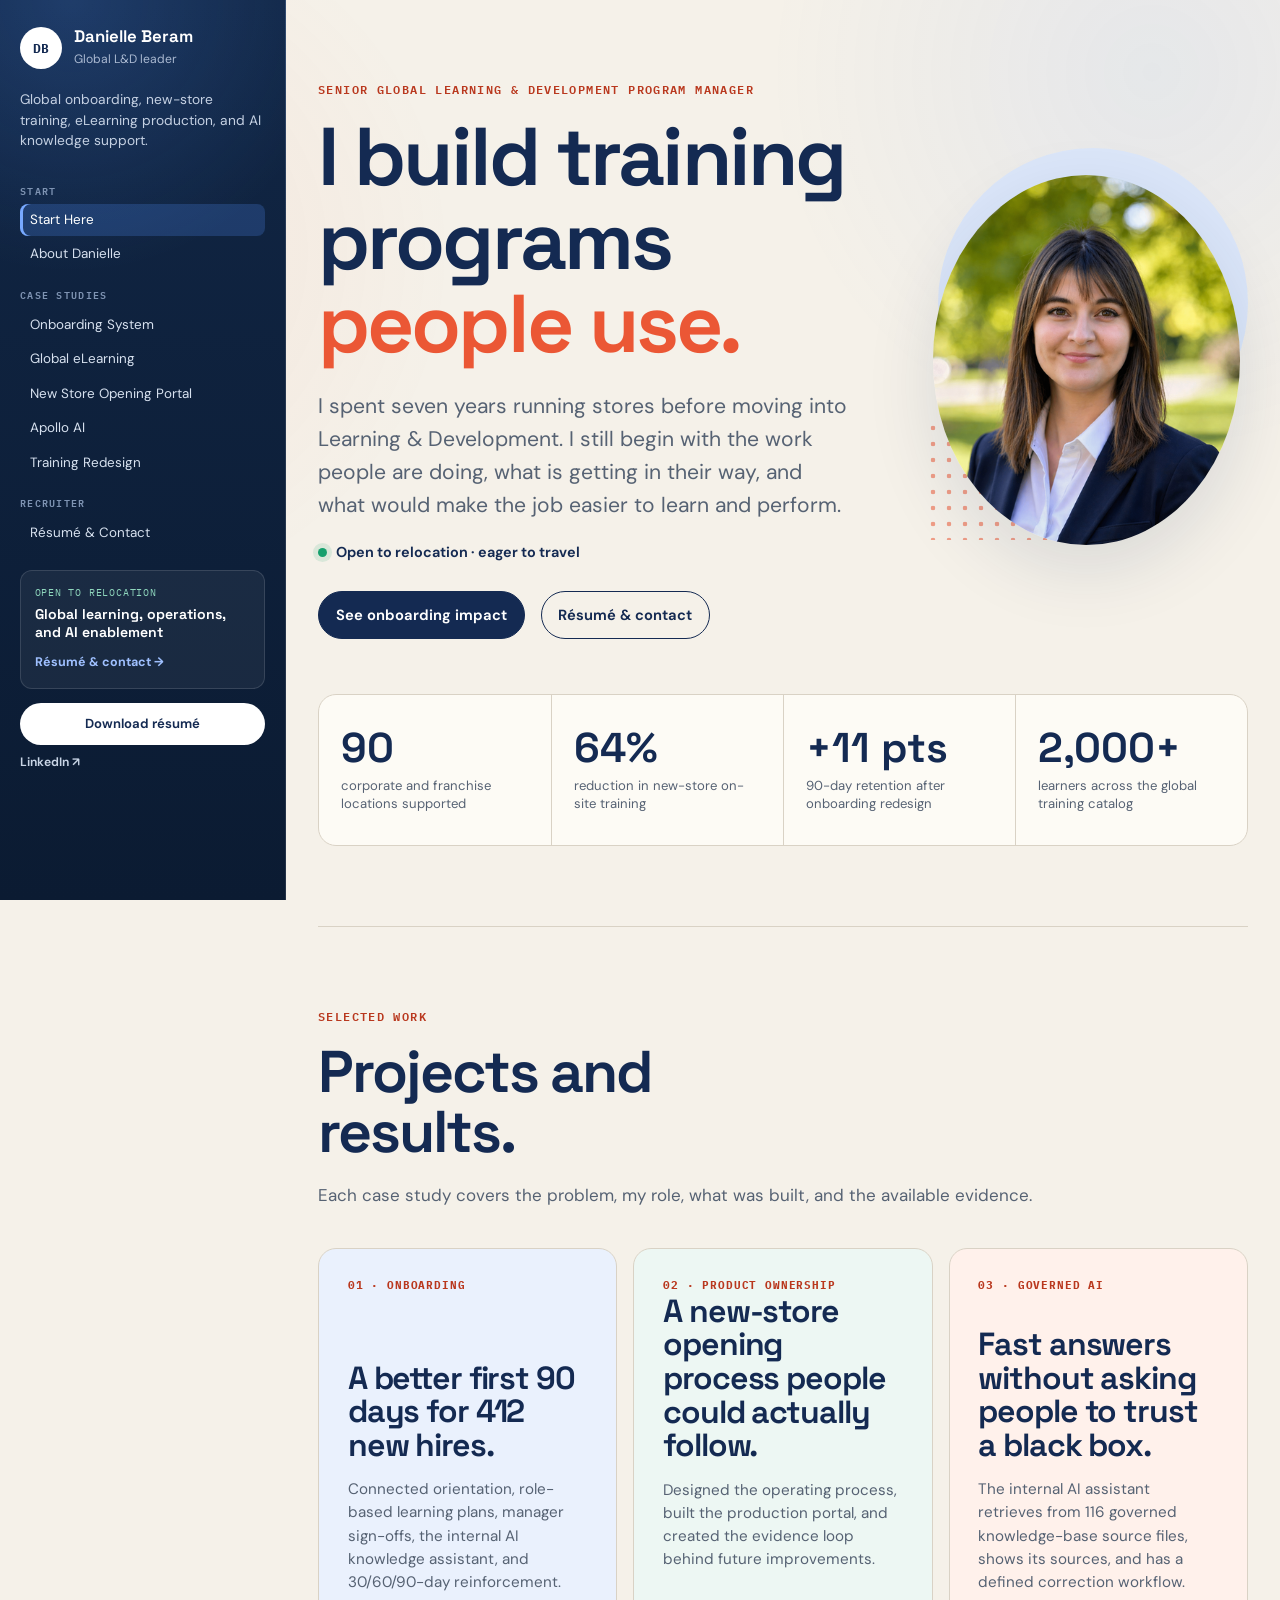
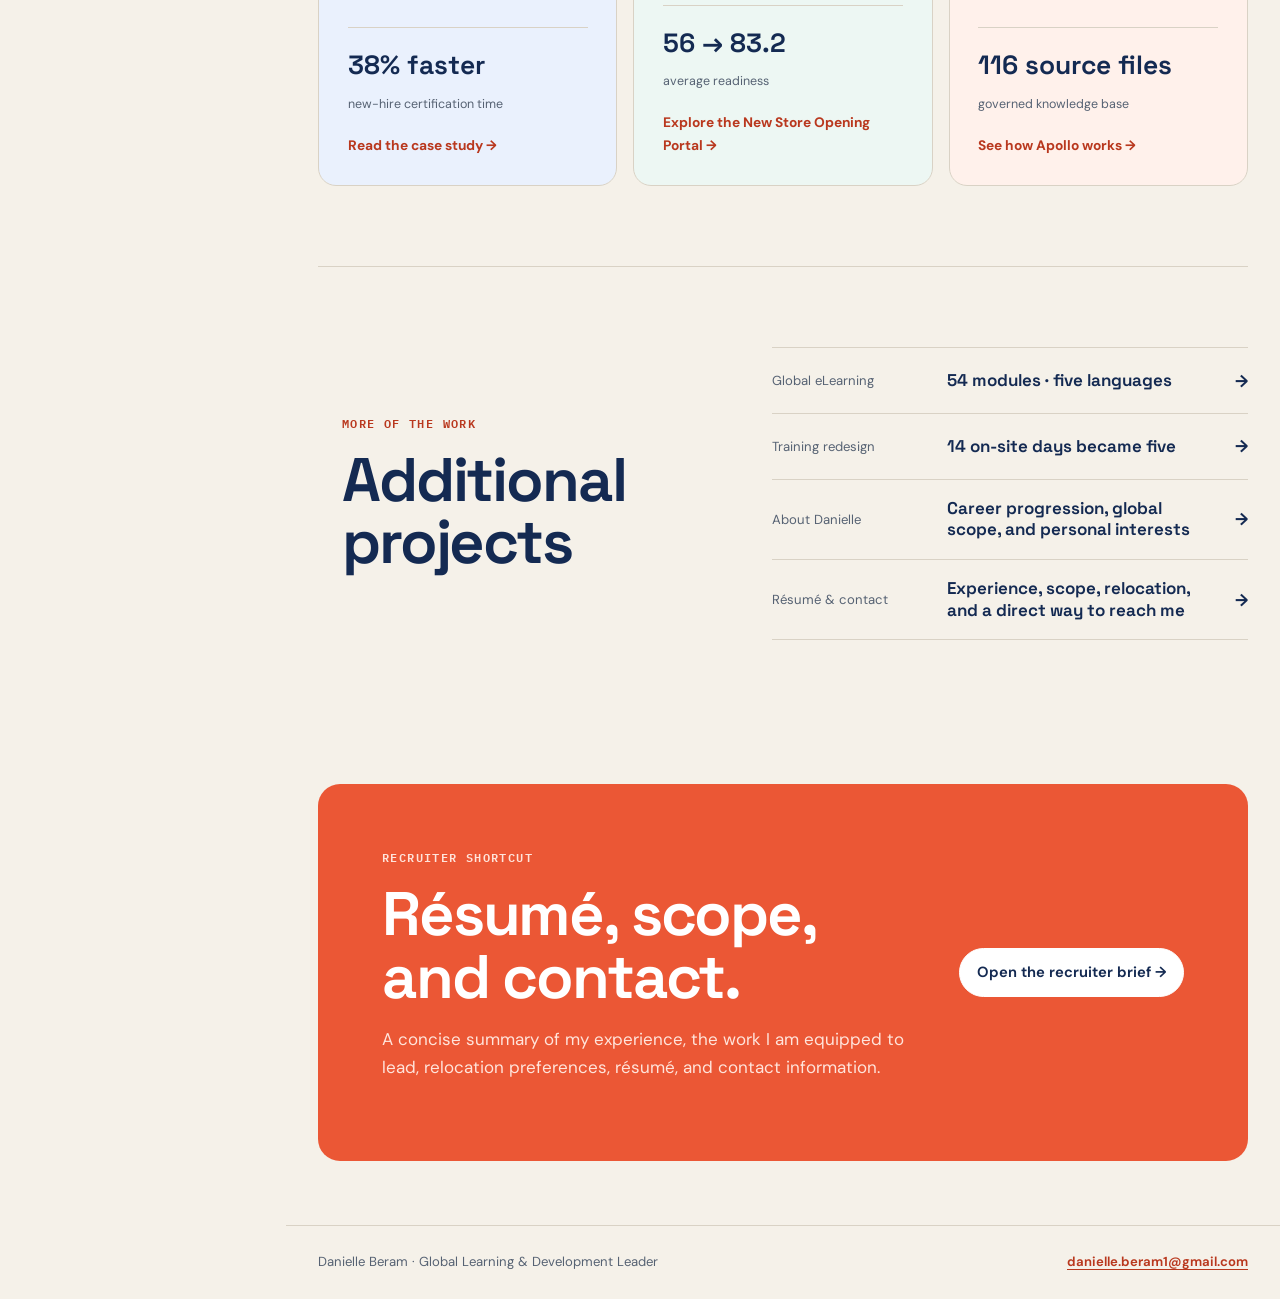
==== commit 05e103d9: "Editorial pass: global reach visual, AI Enablement framing, spacing/overlap fixes - About: swap "Reg" ====
--- a/index.html
+++ b/index.html
@@ -16,7 +16,7 @@
 <link rel="preconnect" href="https://fonts.googleapis.com">
 <link rel="preconnect" href="https://fonts.gstatic.com" crossorigin>
 <link href="https://fonts.googleapis.com/css2?family=DM+Sans:wght@400;500;600;700&family=IBM+Plex+Mono:wght@500;600&family=Space+Grotesk:wght@500;600;700&display=swap" rel="stylesheet">
-<link rel="stylesheet" href="css/style.css?v=20260730-spacing">
+<link rel="stylesheet" href="css/style.css?v=20260731-editorial">
 <script defer src="js/site.js?v=20260729-portal"></script>
 <script type="application/ld+json">
 {
@@ -71,8 +71,8 @@
         <a class="priority-card priority-onboarding" href="onboarding.html">
           <span class="case-number">01 · Onboarding</span>
           <h3>A better first 90 days for 412 new hires.</h3>
-          <p>Connected orientation, role-based learning plans, manager sign-offs, Apollo, and 30/60/90-day reinforcement.</p>
-          <div class="card-proof"><strong>38% faster</strong><span>time to certification</span></div>
+          <p>Connected orientation, role-based learning plans, manager sign-offs, the internal AI knowledge assistant, and 30/60/90-day reinforcement.</p>
+          <div class="card-proof"><strong>38% faster</strong><span>new-hire certification time</span></div>
           <span class="card-link">Read the case study →</span>
         </a>
         <a class="priority-card priority-nso" href="nso.html">
--- a/css/style.css
+++ b/css/style.css
@@ -482,7 +482,7 @@
 
 .note { border-left: 3px solid var(--blue); color: var(--ink-soft); font-size: 0.86rem; padding-left: 1rem; margin-top: 1.75rem; }
 .showcase, .diagram, .evidence, .system-map { max-width: 900px; border-radius: var(--radius); }
-.showcase { border: 1px solid var(--rule); background: var(--surface); padding: 1.8rem; }
+.showcase { border: 1px solid var(--rule); background: var(--surface); padding: 1.8rem; margin-bottom: 2.25rem; }
 .diagram { overflow: hidden; border: 1px solid var(--rule); background: var(--surface); padding: 1.75rem; margin: 2.25rem 0; }
 .diagram svg { width: 100%; height: auto; display: block; }
 .figcap { color: var(--ink-soft); font-family: var(--mono); font-size: 0.66rem; letter-spacing: 0.08em; margin-top: 1rem; text-transform: uppercase; }
@@ -524,9 +524,9 @@
 
 .outcome-section > h2 { max-width: 18ch; }
 .outcome-list { max-width: 950px; border-top: 2px solid var(--navy); margin: 2rem 0; }
-.outcome-row { display: grid; grid-template-columns: 11rem 1fr; gap: 2rem; align-items: center; border-bottom: 1px solid var(--rule); padding: 2rem 0; }
+.outcome-row { display: grid; grid-template-columns: 14rem 1fr; gap: 2rem; align-items: center; border-bottom: 1px solid var(--rule); padding: 2rem 0; }
 .outcome-row > strong { color: var(--signal); font-family: var(--display); font-size: clamp(4rem, 8vw, 7rem); font-weight: 650; letter-spacing: -0.07em; line-height: 1; }
-.outcome-row > strong.outcome-wide { font-size: clamp(2.7rem, 5.7vw, 5rem); white-space: nowrap; }
+.outcome-row > strong.outcome-wide { font-size: clamp(2.4rem, 3.4vw, 3rem); white-space: nowrap; }
 .outcome-row h3 { color: var(--navy); margin: 0 0 0.35rem; }
 .outcome-row p { color: var(--ink-soft); font-size: 0.92rem; line-height: 1.5; margin: 0; }
 
@@ -1221,6 +1221,13 @@
 .leadership-context { display: grid; grid-template-columns: 0.8fr 1.2fr; gap: 4rem; padding: 4.5rem 0; border-top: 1px solid var(--rule); }
 .region-list { display: flex; flex-wrap: wrap; gap: 0.65rem; align-content: start; }
 .region-list span { padding: 0.65rem 0.85rem; border: 1px solid var(--rule); border-radius: 999px; color: var(--navy); background: var(--surface); font-size: 0.84rem; font-weight: 650; }
+.section-glyph { display: inline-flex; margin-bottom: 1rem; color: var(--navy); }
+
+.slide-visual { margin-top: 2.5rem; padding: clamp(2rem, 5vw, 3.2rem); border-radius: 18px; background: var(--navy); }
+.slide-visual .slide-eyebrow { margin: 0; color: #9db3d9; font-family: var(--mono); font-size: 0.72rem; font-weight: 650; letter-spacing: 0.08em; text-transform: uppercase; }
+.slide-visual h3 { max-width: 22ch; margin: 0.8rem 0 1.6rem; color: #fff; font-family: var(--display); font-size: clamp(1.6rem, 3vw, 2.4rem); line-height: 1.15; }
+.slide-visual .slide-chips { display: flex; flex-wrap: wrap; gap: 0.6rem; }
+.slide-visual .slide-chips span { padding: 0.5rem 0.9rem; border: 1px solid rgba(255, 255, 255, 0.25); border-radius: 999px; color: #dbe4f4; font-size: 0.82rem; font-weight: 550; }
 
 .leadership-hero { display: grid; grid-template-columns: 1.1fr 0.8fr; gap: 3rem; align-items: center; }
 .leadership-hero figure { margin: 0; overflow: hidden; border-radius: 18px; background: var(--surface); }
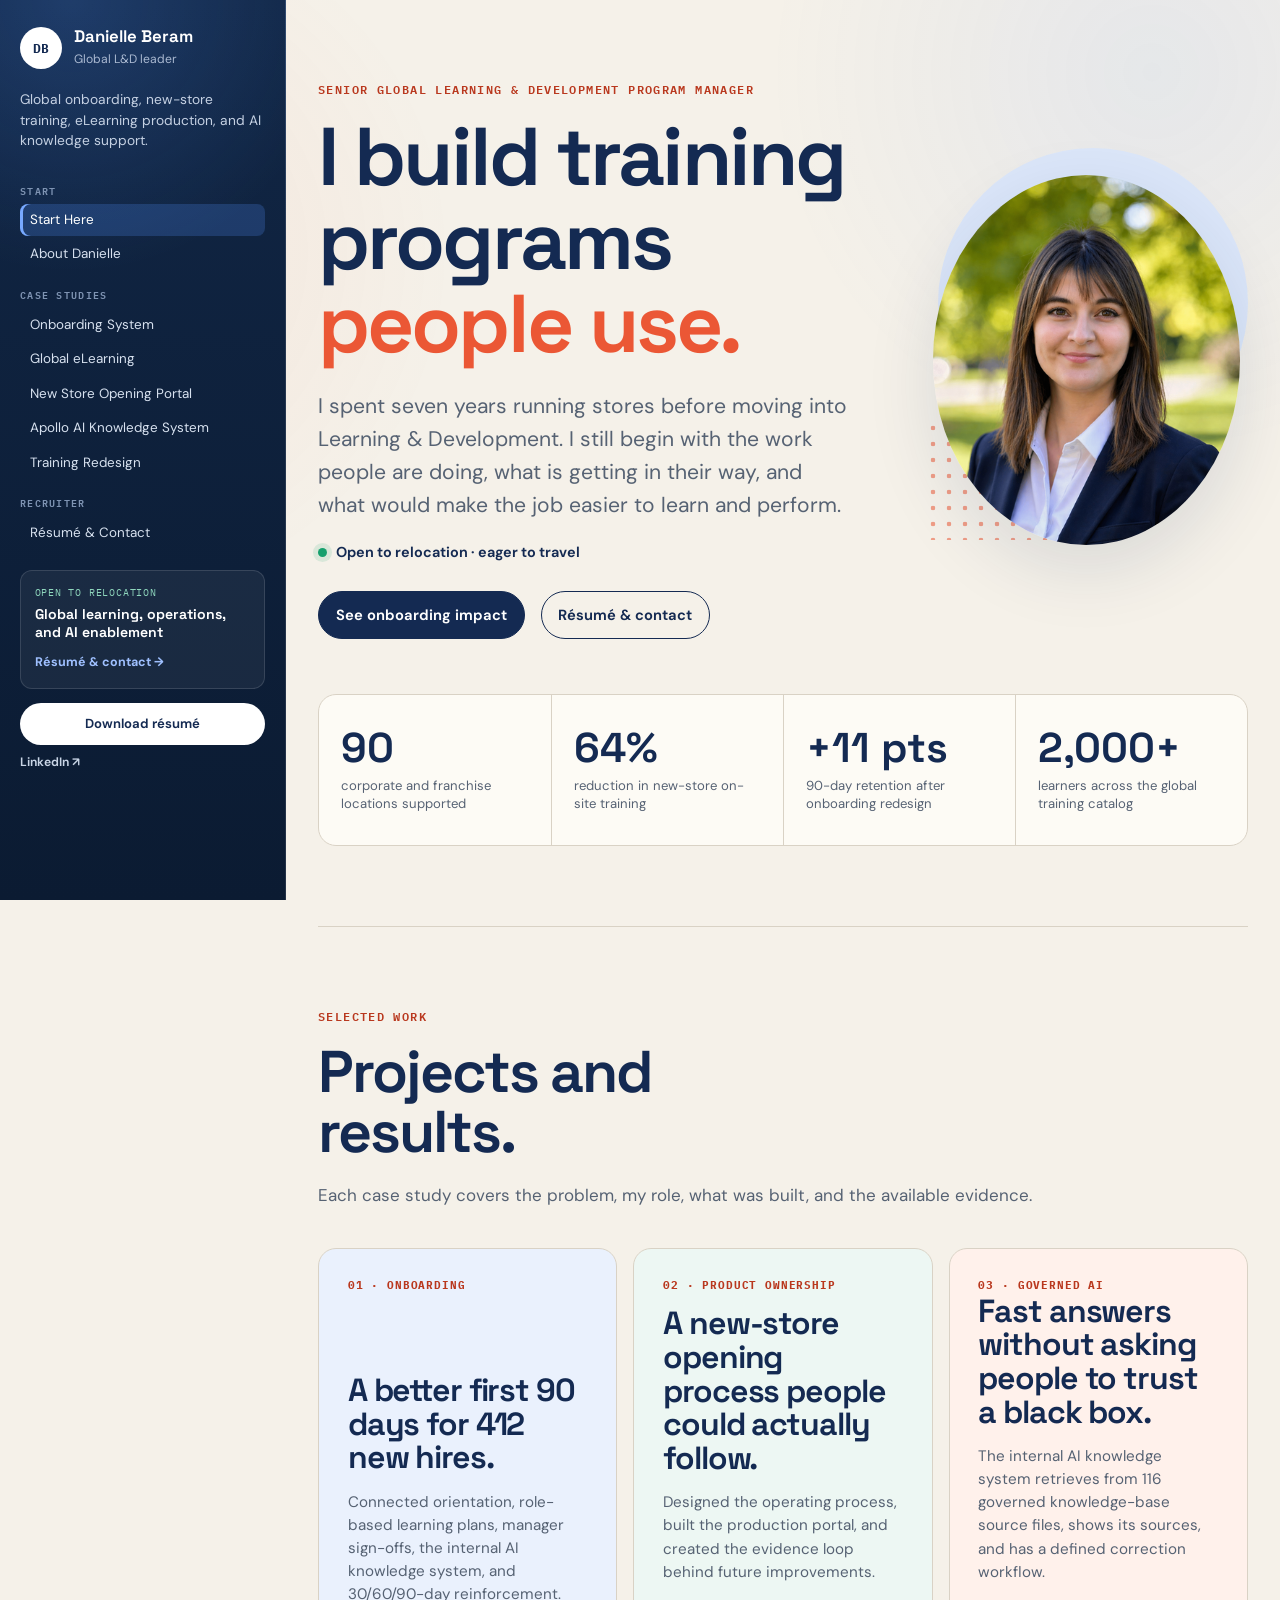
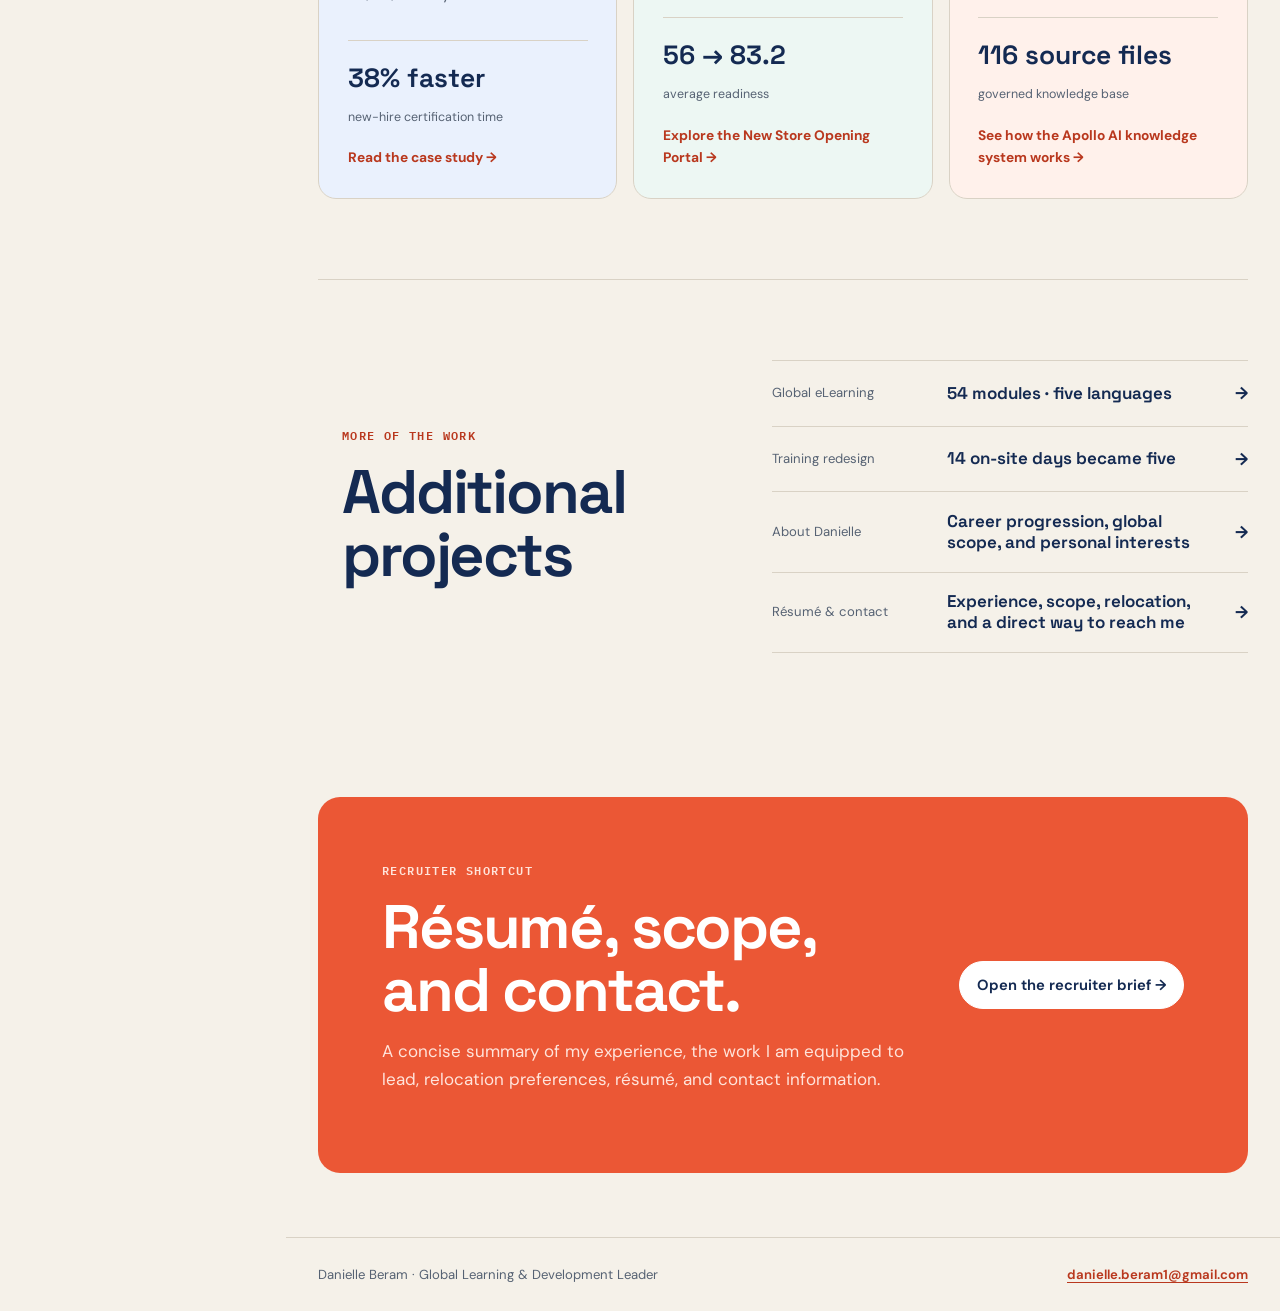
==== commit 58701bf2: "Clarify Apollo as an AI knowledge system" ====
--- a/index.html
+++ b/index.html
@@ -71,7 +71,7 @@
         <a class="priority-card priority-onboarding" href="onboarding.html">
           <span class="case-number">01 · Onboarding</span>
           <h3>A better first 90 days for 412 new hires.</h3>
-          <p>Connected orientation, role-based learning plans, manager sign-offs, the internal AI knowledge assistant, and 30/60/90-day reinforcement.</p>
+          <p>Connected orientation, role-based learning plans, manager sign-offs, the internal AI knowledge system, and 30/60/90-day reinforcement.</p>
           <div class="card-proof"><strong>38% faster</strong><span>new-hire certification time</span></div>
           <span class="card-link">Read the case study →</span>
         </a>
@@ -85,9 +85,9 @@
         <a class="priority-card priority-apollo" href="apollo.html">
           <span class="case-number">03 · Governed AI</span>
           <h3>Fast answers without asking people to trust a black box.</h3>
-          <p>The internal AI assistant retrieves from 116 governed knowledge-base source files, shows its sources, and has a defined correction workflow.</p>
+          <p>The internal AI knowledge system retrieves from 116 governed knowledge-base source files, shows its sources, and has a defined correction workflow.</p>
           <div class="card-proof"><strong>116 source files</strong><span>governed knowledge base</span></div>
-          <span class="card-link">See how Apollo works →</span>
+          <span class="card-link">See how the Apollo AI knowledge system works →</span>
         </a>
       </div>
     </section>
